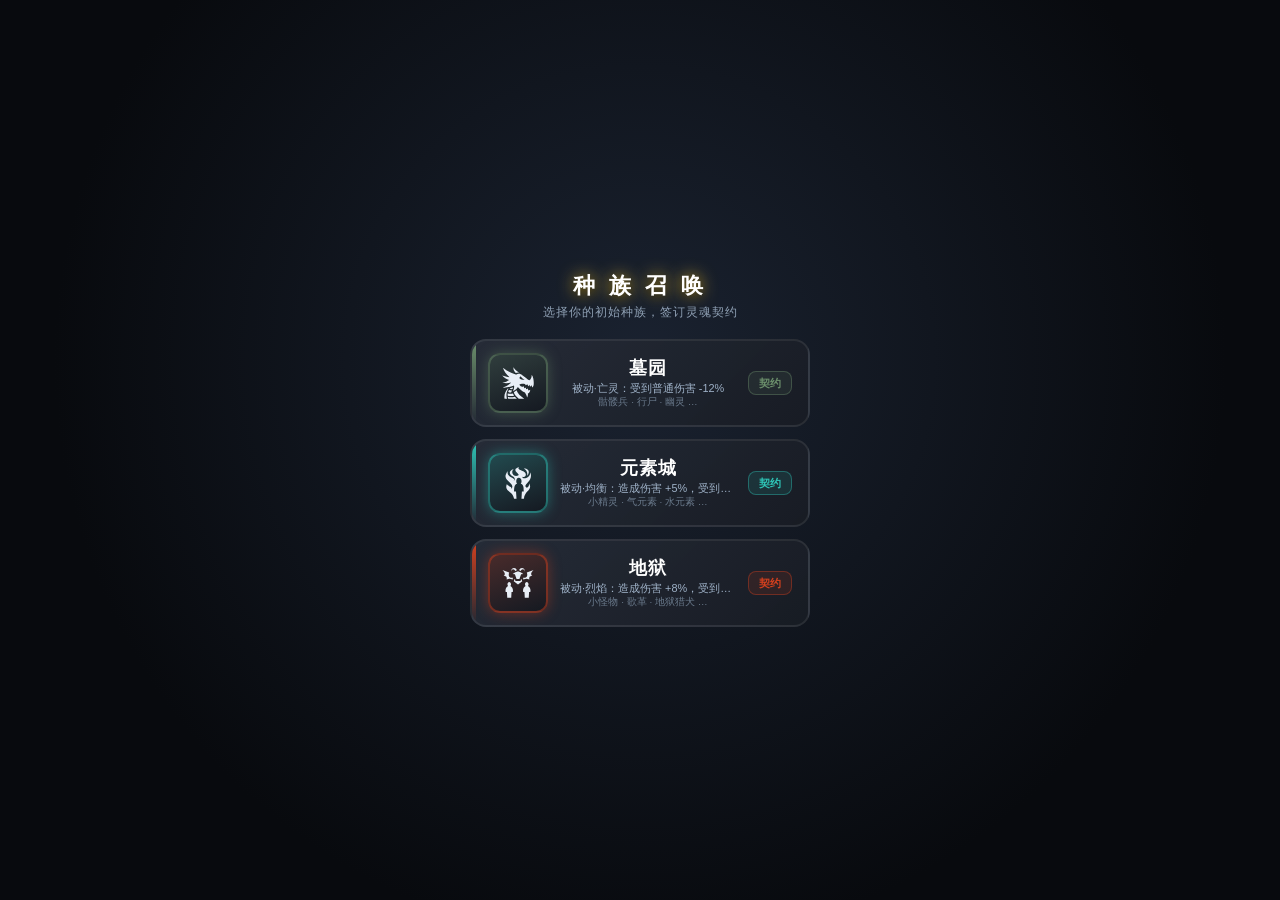
==== wlyz/index.html @ e48fd1dd "Add files via upload" ====
﻿<!DOCTYPE html>
<html>

<head>
	<meta charset="utf-8">
	<meta name="viewport" content="width=device-width, initial-scale=1.0, maximum-scale=1.0, user-scalable=0">
	<style>
        #yy,.eb,body,html{position:relative}#d,body{background:0 0}#h .eb:hover,button{cursor:pointer}*{font-family:"Comic Sans MS",sans-serif;text-align:center;user-select:none;outline:0;font-size:16px;transition:all 250ms;scrollbar-width:thin;scrollbar-color:#1b1b1b transparent}:focus{outline:0}body,html{width:100%;height:100%;margin:0;overflow:hidden}html{background:#292929;line-height:1.15;-webkit-text-size-adjust:100%}body{max-width:500px;display:flex;justify-content:center;flex-direction:column;margin:0 auto}body>div{margin:1rem}h1{font-size:1.5em;margin:.5em 0 1.2em}b,strong{font-weight:bolder}button{font-family:inherit;line-height:1.15;margin:0;overflow:visible;text-transform:none}button::-moz-focus-inner{border-style:none;padding:0}.oo{height:450px;min-height:450px;max-height:450px}.fc{width:0;height:0;border-left:6px solid transparent;border-right:6px solid transparent;border-bottom:8px solid #fff;margin-top:6px;margin-right:1px;display:none}.n .bd,.n .fc,.passive-active .bd,.passive-active .fc{display:inherit;color:#777;border-bottom-color:#aaa}.n .bd,.n .fc{color:#ddd;border-bottom-color:#fff}.p{background:#222;box-shadow:0 0 4px #000;padding:1rem;border:0;color:#fff;margin-bottom:1rem}#moralityInfo,#statInfo,#trophyInfo,#unitInfo{position:absolute;right:1rem;top:1rem;width:1.75rem;height:1.75rem;display:flex;box-shadow:0 0 4px #000;background:#202020;padding:.5rem}#trophyInfo{top:4rem}#unitInfo{right:8rem;top:1rem}#statInfoContent{text-align:left}#bigPopUp #statInfoContent p{margin:0;text-align:left;border-bottom:1px solid #333;padding-bottom:5px;padding-top:5px}#moralityInfo svg,#statInfo svg,#trophyInfo svg,#unitInfo svg{fill:#7a7a7a}#unitDescription{display:flex;flex-direction:column;justify-content:center;align-items:center}#unitDescription>div,.eb{flex-direction:column;display:flex}#unitDescription>div{box-shadow:0 0 10px #222;justify-content:center;align-items:center;margin-bottom:2rem;padding-top:1rem;width:100%}.unitDescriptionRow{display:flex;margin-bottom:2rem;flex-wrap:wrap;justify-content:center;padding-bottom:1rem}#bigPopUp #unitDescription h1,#nav,.unitDescriptionRow:last-of-type{margin-bottom:0}.unitDescriptionRow>div{width:45%}#enemy .eb span,#nav a svg{margin-bottom:5px}#bigPopUp #unitDescription p{margin-top:0}.unitDescriptionIcon{fill:#fff;width:40px;display:flex}.unitDescriptionAttack,.unitDescriptionDamage,.unitDescriptionDefense,.unitDescriptionHealth,.unitDescriptionSpeed,.unitDescriptionTime{width:55px;display:flex;justify-content:flex-start;align-items:center}.unitDescriptionHealth{width:65px}.unitDescriptionSpeed{width:48px}.unitDescriptionDamage{width:85px}.unitDescriptionTime{width:64px}.unitDescriptionAttack svg,.unitDescriptionDamage svg,.unitDescriptionDefense svg,.unitDescriptionHealth svg,.unitDescriptionSpeed svg,.unitDescriptionTime svg{padding:5px 4px 5px 10px;max-width:23px}#nav{min-height:60px;display:flex}button{font-size:1.5rem;width:100%}button:hover{box-shadow:0 0 5px 2px #111}.eb{align-items:center;padding:.5rem}.eb svg{transition:none}#yy{display:flex;flex-direction:column;height:100%;max-height:600px}#h .eb.not:hover,#nav a{cursor:default}#h .eb.not .c{height:40px}#g,#ss,.c{height:100%}#h .eb.not .c svg{width:30px}#h .eb.n svg,#h .eb:hover svg{transform:scale(1.15,1.15)}#h .eb:hover svg{filter:drop-shadow(0 0 2px #eee)}#h .eb.not:hover>svg{transform:none;filter:none;fill:#aaa}#h .eb span{margin-top:5px}#ll,#stage{margin-bottom:1.5rem}.ba{position:absolute;color:#da3e3f;font-weight:700}#battle,#morality .p,#nav a,#xx{position:relative}#h .ba{top:48px}.af{opacity:.4}#enemy,#h{display:flex;justify-content:center}#enemy{margin-top:3rem;margin-bottom:2rem}#xx div svg,svg{width:40px}#h svg{fill:#fff}#enemy svg{fill:#da3f3f}#battle{display:flex;flex-direction:column}#xx{display:flex;justify-content:space-between;min-height:40px}#xx div{display:flex;align-items:center}#stage,#xx div div{flex-direction:column}#ww{margin-left:8px}#xx #ww{align-items:flex-start}#vv{margin-left:3px}#stage{display:flex;align-items:flex-start;margin-left:1rem}#a,#rr,#s{font-size:1.25rem}#rr{font-size:1.5rem;margin-top:.75rem}#b,#f,#not-generating,.bd{font-size:.75rem;color:#aaa;margin-top:3px}#nav a{text-decoration:none;color:#fff;display:flex;flex-direction:column;align-items:center;width:25%;font-size:.8rem}#nav a.k{cursor:pointer}#nav a.k:hover svg,#nav a.n svg{transform:scale(1.2,1.2)}#clear-colors:hover,#morality .p .color-soul:hover{transform:scale(1.2)}#nav a svg{fill:#fff;width:34px;padding:3px;min-height:34px}#z.k:hover,#z.n{color:#e46262}#z.k:hover svg,#z.n svg{fill:#e46262}#gg.k:hover,#gg.n{color:#81c7ff}#gg.k:hover svg,#gg.n svg{fill:#81c7ff}#aa.k:hover,#aa.n{color:#b5664a}#aa.k:hover svg,#aa.n svg{fill:#b5664a}#aa svg{width:36px;padding:2px}#ff.k:hover,#ff.n{color:#e0a656}#ff.k:hover svg,#ff.n svg{fill:#e0a656}#info.k:hover,#info.n{color:#17a2b8}#info.k:hover svg,#info.n svg{fill:#17a2b8}#morality .p{width:100%}#morality .p .color-souls{width:100%;display:flex;justify-content:space-evenly}.color-soul-notifications{position:absolute;top:3rem;opacity:0;left:2rem;display:flex;justify-content:center;align-items:center;color:#aaa}#morality .p .color-soul,#zz{display:flex;flex-direction:column}.souls-gained-notification{color:#ddd}.color-soul-notifications .color-soul-notification svg{width:24px}#skills>div,.c{width:100%}#morality .p .color-soul{transition:all 250ms;cursor:pointer}#morality .p .color-soul span{margin-top:.5rem}.bd{margin-top:7px;display:none}.redColorText{color:#d64242}.greenColorText{color:#48b138}.blueColorText{color:#5373d8}#zz{background:#a03536;box-shadow:0 0 5px 0 #a03536;color:#fff;align-items:center;min-height:50px}#q,#skills>div{flex-direction:column;display:flex}#zz:hover{background:#da3e3f;box-shadow:0 0 5px 0 #da3e3f}#zz.bc{background:#222;box-shadow:0 0 5px 0 #111}#zz.bc:hover{background:#a03536;box-shadow:0 0 5px 0 #a03536}#zz .info,.info{font-size:.75rem;color:#ddd;margin-top:3px}#q{min-height:125px}#g.done a,#t button{justify-content:space-between;height:50px}#t{display:flex;padding:0 .5rem}#t button{padding:1rem 1.5rem 1rem .75rem;margin:1rem .5rem;display:flex;align-items:center;color:#aaa;background:#1d1d1d;position:relative}#t svg,.c{position:absolute}#t svg{width:16px;border:1px solid #aaa;padding:6px;fill:#aaa;box-shadow:0 0 3px #aaa;border-radius:4px;right:.65rem}#q.done button{color:#fff;cursor:default;padding:1rem 1rem 1rem .75rem}#q.done strong{margin-right:0}#q.done svg{display:none}#g,#g a.ac,#g.done a,#g.done a div,.c{display:flex}#q.done button:hover{box-shadow:0 0 4px #000}#t button:hover{color:#fff}#t button:hover svg{fill:#fff;border-color:#fff}#t button strong{font-size:1rem;margin-right:1.75rem}#t button span{margin-right:1rem;color:#fff}.c{flex-direction:column;background:rgb(34 34 34 / 90%);justify-content:center;align-items:center;box-shadow:0 0 11px #222;text-shadow:0 0 5px #fff;padding:.25rem}#skills,#skills .c{position:relative}#g a,#skills .c{background:#1e1e1e;box-shadow:0 0 4px #000}#nav a .c svg,.c svg{width:20px;fill:#fff;filter:drop-shadow(0 0 5px #fff)}.c span{font-size:.75rem}#skills .c svg{width:50px;filter:drop-shadow(0 0 2px #fff)}#skills .c span{font-size:1.5rem;margin-top:.75rem;text-shadow:0 0 2px #fff}#g{flex-wrap:wrap;justify-content:space-between;padding:.5rem;align-content:flex-start}#g.lock{padding:1rem}#g a{margin:.5rem;flex:1 1 40%;padding:.5rem 0 .6rem;text-decoration:none;color:#aaa;max-width:calc(50% - 1rem)}#g.done a,#j,#l{padding:0}#g.done a{align-items:center;color:#fff;cursor:default}#g.done a>span{margin-left:1rem}#g.done a div{flex-direction:column;padding-left:.75rem;align-items:self-start}#g.done a div.cost{color:#888;border-left:1px solid #333;margin-right:1rem;padding-left:1rem;align-items:center}#g.done a div .skillStats{font-size:.65rem;margin-bottom:2px;color:#888}#g a.open:hover strong,#g.done a.open div{color:#fff}.skillLevelInfo{font-size:.65rem}#g a.ac{flex-direction:column}#e,.ee{display:none}#g a.ac span{font-size:.7rem;margin-top:3px}#g.done a span.buy{margin-top:.25rem;font-size:.75rem}#g a.open{cursor:pointer}#g a.open:hover{box-shadow:0 0 5px 2px #111;transform:scale(1.05,1.05)}#g a.ea,#g a:hover{transform:scale(1,1)}#pp,#qq{font-size:1.5rem;margin:.5rem 0}.ee{background:#fff;width:6px;height:6px;border-radius:100%;position:absolute;top:-6px;box-shadow:0 0 5px #fff}#nav a.dd .ee{display:block}#nav a.cc .ee{display:block;background:#4d84b9;box-shadow:0 0 5px #4d84b9}#nav a.bb .ee{display:block;background:#da3e3f;box-shadow:0 0 5px #da3e3f}#g a.ea:hover{box-shadow:0 0 4px #000;cursor:default}#g a.ea{justify-content:center}#g a.ea svg{width:30px;fill:#aaa}#g a.ea span{margin-left:.25rem;color:#aaa}#g a.ea:hover span{color:#aaa}#info-content{flex-direction:column}#info-content *{box-sizing:border-box;color:#ccc}#info-content #info-tabs{padding-top:0}#info-content textarea{width:100%;height:120px;background:#313131;resize:none;box-shadow:inset 0 0 4px #000;border:0;color:#aaa;text-align:left;padding:.5rem .75rem}#info-content #copy-save,#info-content #hard-reset-game,#info-content #load-game{width:100%;padding:.75rem;background:#191919;margin-top:.5rem;display:block;color:#ccc;text-decoration:none;box-shadow:0 0 4px #000;margin-bottom:1rem}#info-content #hard-reset-game{color:#fff;background:#a03536;box-shadow:0 0 4px #a03536}#info-content>div{width:100%;padding:1rem 2rem;overflow-y:auto}#info-content #info-tabs{overflow:inherit;justify-content:space-evenly;display:flex}#info-content #info-tabs a{box-shadow:0 0 4px #000;padding:.5rem 1rem;background:#222;color:#fff;text-decoration:none;opacity:.5;transition:all 250ms}#info-content #info-tabs a.active,#info-content #info-tabs a:hover{opacity:1;color:#4d84b9}#info-content p{text-align:left;margin-top:1.25rem;line-height:1.5}#info-content li{text-align:left;margin-top:5px}#info-content a{color:#4d84b9}#nn{position:relative;flex-direction:column}#nn>div{width:100%;padding:1rem;overflow-y:auto;box-sizing:border-box}#nn #trophy-tabs{overflow:inherit;justify-content:flex-start;display:flex;padding-top:0}#nn #trophy-tabs a{box-shadow:0 0 4px #000;padding:.5rem 1rem;background:#222;color:#fff;text-decoration:none;opacity:.5;transition:all 250ms;margin-right:1rem}#nn #trophy-tabs .tier-locked{cursor:not-allowed;padding-left:.75rem;justify-content:center;align-items:center;display:flex}#nn #trophy-tabs .tier-locked svg{width:20px;height:20px;fill:#aaa;margin-right:.25rem}#e,#l{position:absolute;height:50px;border:0;box-shadow:0 0 4px #000}#nn #trophy-tabs a.active,#nn #trophy-tabs a:hover{opacity:1;color:#4d84b9}#nn #trophy-tabs a.active.tier-locked,#nn #trophy-tabs a.tier-locked:hover{opacity:.5;color:#fff}#j li,.ae{opacity:.75}#d span,#e,#e .info,#ll{color:#aaa}#j{display:flex;flex-wrap:wrap;margin:0;list-style:none;justify-content:center}#j li{width:32px;height:32px;padding:10px;box-shadow:0 0 4px #000;background:#1f1f1f;margin:7px;cursor:pointer}#j li:hover{transform:scale(1.1,1.1)}#j li.ad:hover{opacity:1}#j li svg{filter:blur(1px)}#j li.ad svg{filter:none}#j svg{fill:#fff;width:auto}#e{flex-direction:column;top:0;width:140px;margin-left:-70px;left:50%;justify-content:center;align-items:center;margin-top:11px;background:#1f1f1f}#d,.ae{left:0}#e:hover,#ll strong{color:#fff}#e:hover{transform:scale(1.075,1.075)}#d{box-shadow:none;position:absolute;top:16px;height:42px;text-shadow:0 0 5px #aaa}#d span{margin-top:7px}#d svg{fill:#aaa;filter:drop-shadow(0 0 5px #aaa)}#mm{margin-bottom:.25rem}#ll{font-size:.8rem}#l{display:flex;top:1rem;right:1rem;width:100px;justify-content:space-around;align-items:center;background:#202020}#m,.ae{height:100%;position:absolute}#m{background:#202020;opacity:.9;width:100%}#l:hover{transform:scale(1.1,1.1)}#l:active,#l:hover,#l:link,#l:visited{color:#202020!important}#m svg{fill:#555;width:30px;margin-top:10px}#l:hover #m svg{fill:#fff;filter:drop-shadow(0 0 5px #fff)}#tt{font-size:2.3rem;margin-top:-5px}.i #y{font-size:2.2rem}.i #r{font-size:2.1rem}.i #d,.i .c{font-size:1.5rem;text-shadow:none}.i #d{top:14px}.i .c{background:rgb(34 34 34 / 95%)}.i .c span{margin-top:5px}.i .eb,.i .eb strong{font-size:2.5rem;text-shadow:0 2px 10px #000}.i .eb span{font-size:1rem}.i #j li{font-size:1.5rem}.i #j li span{filter:blur(1px);font-size:1.75rem}.i #j li.ad span{filter:none;font-size:1.75rem}.i #nav a strong{font-size:2.2rem;margin-bottom:5px;text-shadow:0 2px 10px #000}.i #g .c{font-size:5rem}.i #h .eb span{margin-top:8px}.ae{top:0;width:100%;background:#222;box-shadow:0 0 5px #222}.ad .ae{display:none}@keyframes float{0%,100%{transform:rotate(0)}25%{transform:rotate(5deg)}75%{transform:rotate(-5deg)}}.special{box-shadow:0 0 10px #999!important}#clear-colors,#player-unit-to-uprade{box-shadow:0 0 4px #000;background:#1f1f1f}.special span,.special svg{animation:float 3s linear infinite}::-webkit-scrollbar{width:7px}::-webkit-scrollbar-track{background:0 0}::-webkit-scrollbar-thumb{background:#1b1b1b;border-radius:3px;border:3px solid transparent}.o{color:#666;text-decoration:none;padding:.25rem;border:1px solid #666;display:inline-block;width:40px}.o.n{color:#fff;border-color:#fff}#bigPopUp,#jj,#popUpConfirmation{flex-direction:column;position:absolute;top:50%;left:50%;width:320px;margin-left:-160px;margin-top:-80px;padding:0;align-items:center;background:#292929;box-shadow:0 1px 5px 3px #171717}#bigPopUp{width:450px;margin-left:-225px;margin-top:-200px}#bigPopUp p,#jj p,#popUpConfirmation p{margin:1.5rem;line-height:1.75}#bigPopUp p{margin:1.25rem}#bigPopUpContent{height:310px;overflow-y:auto;max-width:100vw}#player-unit-to-uprade{width:200px;height:110px;display:flex;justify-content:center;align-items:center;margin:1.5rem auto 0;flex-direction:column;position:relative}#player-unit-to-uprade strong{font-size:2.5rem}#clear-colors{width:40px;height:40px;position:absolute;right:3rem;top:14.25rem;display:flex;justify-content:center;align-items:center;transition:all 250ms;cursor:pointer}#clear-colors svg{width:30px;margin-top:-5px}#select-unit-to-upgrade{display:flex;justify-content:space-evenly;align-items:center;margin-top:1rem;margin-bottom:1rem}#player-unit-damage-bonus{margin-top:.5rem;font-size:.8rem;display:flex;justify-content:center;align-items:center}#player-unit-damage-bonus .color-amount{display:flex;justify-content:center;align-items:center;margin:0 .25rem}#player-unit-damage-bonus.max-color #max-color,#player-unit-damage-bonus.max-color #max-color-span{display:inherit}#player-unit-damage-bonus #max-color,#player-unit-damage-bonus #max-color-span{position:absolute;transform:rotate(-45deg);color:#ddd;filter:drop-shadow(0 0 5px #000) contrast(.5) brightness(1.5);display:none}#player-unit-damage-bonus #max-color{top:0;font-size:1.75rem;left:-1rem}#player-unit-damage-bonus #max-color-span{top:1.5rem;font-size:.8rem;left:.5rem}#player-unit-damage-bonus .color-amount svg{width:1.5rem;margin-right:.25rem}#select-unit-to-upgrade .upgradable-unit{display:flex;flex-direction:column;transition:all 250ms;cursor:pointer}#select-unit-to-upgrade .upgradable-unit strong{display:flex;flex-direction:column;transition:all 250ms;cursor:pointer;font-size:2rem}#select-unit-to-upgrade .upgradable-unit:hover{transform:scale(1.2)}#select-unit-to-upgrade .upgradable-unit .be{margin-top:.5rem}#bigPopUp button,#jj button,#popUpConfirmation button{width:auto;padding:.5rem 1rem;background:#444;outline:0;border:0;color:#fff;box-shadow:0 0 5px #111;margin-bottom:1.5rem;font-size:.8rem}@media (max-width:500px){body{justify-content:flex-end}#yy{margin:0 0 1.75rem}}@media (max-width:460px){#e .info,.skillLevelInfo{display:none}#e{width:80px;margin-left:-40px;height:40px;margin-top:17px}}@media (max-width:380px){#u,#v{display:none}.done #u,.done #v{display:inherit}#g.done a div.cost{padding-left:.5rem;margin-right:.5rem}}
    </style>
	<link rel="stylesheet" href="app.min.css?v=1">
	<style>html.soul-skip-loading #loading-screen{display:none!important}</style>
	<script>(function(){try{if(localStorage.getItem("soulSkipLoading")==="1"){localStorage.removeItem("soulSkipLoading");document.documentElement.className+=" soul-skip-loading";}}catch(e){}})();</script>

	<title>死亡阴影：亡灵远征</title>
</head>

<body>
	<div id="loading-screen">
		<div class="ls-glow"></div>
		<div class="ls-emblem"><svg viewBox="0 0 512 512"><path d="M256 32l-32 96-96 32 96 32 32 96 32-96 96-32-96-32zM256 288l-24 72-72 24 72 24 24 72 24-72 72-24-72-24z"/></svg></div>
		<div class="ls-title">死亡阴影</div>
		<div class="ls-sub">SHADOW OF DEATH</div>
		<div class="ls-bar"><div class="ls-bar-fill" id="ls-fill"></div></div>
		<div class="ls-tip" id="ls-tip">正在唤醒灵魂…</div>
	</div>
	<div id="tower-fab" title="无尽塔"><span class="ui-ic" data-ic="gear-hammer"></span></div>
	<div id="bounty-fab" title="限时悬赏"><span class="ui-ic" data-ic="sparkles"></span><span id="bounty-badge"></span></div>
	<div id="yy">
		<div id="xx" class="p">
			<div id="y">
				<div id="ww">
					<span id="a"></span>
					<span id="b"></span>
				</div>
			</div>
			<div class="c" id="d">
				<span>等级 20</span>
			</div>
			<button id="e">
				<strong>重置</strong>
				<span class="info">变得更强大！</span>
			</button>
			<div id="r">
				<span class="ui-ic topbar-hero" data-ic="visored-helm"></span>
				<div id="vv">
					<span id="s"></span>
					<span id="f"></span>
				</div>
			</div>
		</div>
		<div class="oo" id="battle">
			<div id="ss" class="p">
				<div class="battle-env"></div>
				<div id="combat-hud">
					<div class="hud-top">
						<span class="hud-side hud-player"><i>我方</i><b id="race-name-player">—</b></span>
						<span class="hud-vs">VS</span>
						<span class="hud-side hud-enemy"><i>敌方</i><b id="race-name-enemy">—</b></span>
					</div>

				</div>
				<button id="trait-peek" type="button">
					<span class="tp-dot"></span><span id="rp-name">—</span><span id="rp-desc"></span><span id="set-bonus-bar"></span>
				</button>
				<div class="battle-field">
					<div id="stage">
						<span id="rr"></span>
						<div class="color-soul-notifications">
							<div class="start-soul-notification">获得 <strong class="souls-gained-notification">X</strong> <span class="soul-name-count-change">灵魂</span>！</div>
						</div>
					</div>
					<div id="enemy"></div>
					<div id="h"></div>
				</div>
			</div>
			<div id="battle-actions">
				<button id="strategy-btn" type="button" aria-label="战术目标"><span class="ui-ic" data-ic="cog"></span></button>
				<button id="battle-tower-btn" class="battle-extra-btn" type="button" aria-label="无尽塔"><span class="ui-ic" data-ic="gear-hammer"></span></button>
				<button id="battle-bounty-btn" class="battle-extra-btn" type="button" aria-label="限时悬赏"><span class="ui-ic" data-ic="sparkles"></span></button>
				<button id="battle-recruit-btn" class="battle-extra-btn" type="button" aria-label="急速征兵"><span class="ui-ic" data-ic="crossed-swords"></span></button>
				<button id="ult-btn">
					<span class="ult-label">必杀</span>
					<span class="ult-charge" id="ult-charge-text">0%</span>
					<div class="ult-fill" id="ult-fill"></div>
				</button>
				<button class="p" id="zz"></button>
			</div>
			<div id="strategy-overlay">
				<div class="strategy-card">
					<div class="sc-title">战术目标</div>
					<button class="sc-opt" data-s="counter">克制优先<em>攻击被克制的目标</em></button>
					<button class="sc-opt" data-s="lowHp">残血优先<em>收割最虚弱的单位</em></button>
					<button class="sc-opt" data-s="highAtk">高攻优先<em>先压制输出核心</em></button>
					<button class="sc-opt" data-s="average">平均攻击<em>均匀分配火力</em></button>
					<button class="sc-close" id="strategy-close">关闭</button>
				</div>
			</div>
			<a href="#" id="unitInfo"><svg xmlns="http://www.w3.org/2000/svg" viewBox="0 0 24 24"><path d="M12 2c5.514 0 10 4.486 10 10s-4.486 10-10 10-10-4.486-10-10 4.486-10 10-10zm0-2c-6.627 0-12 5.373-12 12s5.373 12 12 12 12-5.373 12-12-5.373-12-12-12zm1.25 17c0 .69-.559 1.25-1.25 1.25-.689 0-1.25-.56-1.25-1.25s.561-1.25 1.25-1.25c.691 0 1.25.56 1.25 1.25zm1.393-9.998c-.608-.616-1.515-.955-2.551-.955-2.18 0-3.59 1.55-3.59 3.95h2.011c0-1.486.829-2.013 1.538-2.013.634 0 1.307.421 1.364 1.226.062.847-.39 1.277-.962 1.821-1.412 1.343-1.438 1.993-1.432 3.468h2.005c-.013-.664.03-1.203.935-2.178.677-.73 1.519-1.638 1.536-3.022.011-.924-.284-1.719-.854-2.297z"/></svg></a>
		</div>
		<div class="oo" id="skills">
			<div class="p">
				<div id="q">
					<span id="qq"></span>
					<div id="t">
						<button class="p" id="w">
							<span>攻击</span>
							<strong id="u">0</strong>
							<svg viewBox="0 0 24 24"><path d="M24 10h-10v-10h-4v10h-10v4h10v10h4v-10h10z"/></svg>
						</button>
						<button class="p" id="x">
							<span>防御</span>
							<strong id="v">0</strong>
							<svg viewBox="0 0 24 24"><path d="M24 10h-10v-10h-4v10h-10v4h10v10h4v-10h10z"/></svg>
						</button>
					</div>
				</div>
				<span id="pp">技能</span>
				<div id="g" class="lock">
					<div class='c'>
						<span>等级 3</span>
					</div>
				</div>
				<div>
					<a href="#" class="o" data-id="1">x1</a>
					<a href="#" class="o" data-id="10">x10</a>
					<a href="#" class="o" data-id="50">x50</a>
					<a href="#" class="o" data-id="99999999">最大</a>
				</div>
				<a href="#" id="statInfo"><svg xmlns="http://www.w3.org/2000/svg" viewBox="0 0 24 24"><path d="M12 2c5.514 0 10 4.486 10 10s-4.486 10-10 10-10-4.486-10-10 4.486-10 10-10zm0-2c-6.627 0-12 5.373-12 12s5.373 12 12 12 12-5.373 12-12-5.373-12-12-12zm1.25 17c0 .69-.559 1.25-1.25 1.25-.689 0-1.25-.56-1.25-1.25s.561-1.25 1.25-1.25c.691 0 1.25.56 1.25 1.25zm1.393-9.998c-.608-.616-1.515-.955-2.551-.955-2.18 0-3.59 1.55-3.59 3.95h2.011c0-1.486.829-2.013 1.538-2.013.634 0 1.307.421 1.364 1.226.062.847-.39 1.277-.962 1.821-1.412 1.343-1.438 1.993-1.432 3.468h2.005c-.013-.664.03-1.203.935-2.178.677-.73 1.519-1.638 1.536-3.022.011-.924-.284-1.719-.854-2.297z"/></svg></a>
			</div>
		</div>
		<div class="oo" id="morality">
			<div class="p">
				<h1 style="margin-bottom: 0.75rem;">道德</h1>
				<p style="font-size: .8rem; margin-bottom: 1.5rem; margin-top: 0; color: #aaa;">注入灵魂，让你的军队更强！</p>
				<div class="color-souls">
					<div class="color-soul" data-id="0">
						<svg xmlns="http://www.w3.org/2000/svg" viewBox="0 0 512 512" style="fill: #d64242; filter: drop-shadow(0px 0px 10px #000);"><defs/><path d="M261 18c-41 189-161 189-161 322 0 89 82 153 161 153 81 0 158-64 158-147 0-127-116-139-158-328zm-96 207c20 28 49 50 85 67-53 34-105 4-85-67zm186 0c20 71-32 101-85 67 36-17 65-39 85-67zm-228 91c13 15 32 29 53 39 1 19 7 34 24 53-1-16 0-31 3-43a207 207 0 00111 1c3 12 4 26 3 42 16-19 23-33 24-52 23-10 42-24 56-40-2 57-41 105-94 122l-11-34-13 39a143 143 0 01-38 0l-13-39-11 34c-53-17-92-65-94-122z"/></svg>
						<span id="red-soul-count">0</span>
					</div>
					<div class="color-soul" data-id="1">
						<svg xmlns="http://www.w3.org/2000/svg" viewBox="0 0 512 512" style="fill: #48b138; filter: drop-shadow(0px 0px 10px #000);"><defs/><path d="M261 18c-41 189-161 189-161 322 0 89 82 153 161 153 81 0 158-64 158-147 0-127-116-139-158-328zm-96 207c20 28 49 50 85 67-53 34-105 4-85-67zm186 0c20 71-32 101-85 67 36-17 65-39 85-67zm-228 91c13 15 32 29 53 39 1 19 7 34 24 53-1-16 0-31 3-43a207 207 0 00111 1c3 12 4 26 3 42 16-19 23-33 24-52 23-10 42-24 56-40-2 57-41 105-94 122l-11-34-13 39a143 143 0 01-38 0l-13-39-11 34c-53-17-92-65-94-122z"/></svg>
						<span id="green-soul-count">0</span>
					</div>
					<div class="color-soul" data-id="2">
						<svg xmlns="http://www.w3.org/2000/svg" viewBox="0 0 512 512" style="fill: #5373d8; filter: drop-shadow(0px 0px 10px #000);"><defs/><path d="M261 18c-41 189-161 189-161 322 0 89 82 153 161 153 81 0 158-64 158-147 0-127-116-139-158-328zm-96 207c20 28 49 50 85 67-53 34-105 4-85-67zm186 0c20 71-32 101-85 67 36-17 65-39 85-67zm-228 91c13 15 32 29 53 39 1 19 7 34 24 53-1-16 0-31 3-43a207 207 0 00111 1c3 12 4 26 3 42 16-19 23-33 24-52 23-10 42-24 56-40-2 57-41 105-94 122l-11-34-13 39a143 143 0 01-38 0l-13-39-11 34c-53-17-92-65-94-122z"/></svg>
						<span id="blue-soul-count">0</span>
					</div>
				</div>
				<div id="player-unit-to-uprade">

				</div>
				<div id="clear-colors">
					<svg xmlns="http://www.w3.org/2000/svg" viewBox="0 0 512 512"><defs/><path fill="#fff" d="M199 103v50h-78v30h270v-30h-78v-50H199zm18 18h78v32h-78v-32zm-79 80l30 286h176l30-286H138zm62 13l1 9 16 224 1 9-18 2-1-9-16-224-1-9 18-2zm112 0l18 2-1 9-16 224-1 9-18-2 1-9 16-224 1-9zm-65 1h18v242h-18V215z"/></svg>
				</div>
				<div id="select-unit-to-upgrade">

				</div>
				<a href="#" id="moralityInfo"><svg xmlns="http://www.w3.org/2000/svg" viewBox="0 0 24 24"><path d="M12 2c5.514 0 10 4.486 10 10s-4.486 10-10 10-10-4.486-10-10 4.486-10 10-10zm0-2c-6.627 0-12 5.373-12 12s5.373 12 12 12 12-5.373 12-12-5.373-12-12-12zm1.25 17c0 .69-.559 1.25-1.25 1.25-.689 0-1.25-.56-1.25-1.25s.561-1.25 1.25-1.25c.691 0 1.25.56 1.25 1.25zm1.393-9.998c-.608-.616-1.515-.955-2.551-.955-2.18 0-3.59 1.55-3.59 3.95h2.011c0-1.486.829-2.013 1.538-2.013.634 0 1.307.421 1.364 1.226.062.847-.39 1.277-.962 1.821-1.412 1.343-1.438 1.993-1.432 3.468h2.005c-.013-.664.03-1.203.935-2.178.677-.73 1.519-1.638 1.536-3.022.011-.924-.284-1.719-.854-2.297z"/></svg></a>

				<div>
					<a href="#" class="o" data-id="1">x1</a>
					<a href="#" class="o" data-id="10">x10</a>
					<a href="#" class="o" data-id="50">x50</a>
					<a href="#" class="o" data-id="99999999">最大</a>
				</div>
			</div>
		</div>
		<div class="oo" id="nn">
			<div id="trophy-tabs">
				<a href="#" id="t1-tab">一阶</a>
				<a href="#" id="t2-tab" class="tier-locked">二阶</a>
				<a href="#" id="t3-tab" class="tier-locked">三阶</a>
				<a href="#" id="ucx-tab">兵种图鉴</a>
				<a href="#" id="rcx-tab">种族图鉴</a>
			</div>
			<div class="p">
				<div id="trophy-list-view">
				<h1 id="mm"></h1>
				<p id="ll">全局 <strong id="kk"></strong> 加成</p>
				<ul id="j"></ul>
				</div>
				<div id="unit-codex-view" style="display:none;">
					<div id="unit-codex"></div>
				</div>
				<div id="race-codex-view" style="display:none;">
					<div id="race-codex"></div>
					<p class="codex-bonus-note">图鉴奖励：每扮演 1 族 +0.5%，每击败 1 族 +1%</p>
				</div>
				<a href="#" id="trophyInfo"><svg xmlns="http://www.w3.org/2000/svg" viewBox="0 0 24 24"><path d="M12 2c5.514 0 10 4.486 10 10s-4.486 10-10 10-10-4.486-10-10 4.486-10 10-10zm0-2c-6.627 0-12 5.373-12 12s5.373 12 12 12 12-5.373 12-12-5.373-12-12-12zm1.25 17c0 .69-.559 1.25-1.25 1.25-.689 0-1.25-.56-1.25-1.25s.561-1.25 1.25-1.25c.691 0 1.25.56 1.25 1.25zm1.393-9.998c-.608-.616-1.515-.955-2.551-.955-2.18 0-3.59 1.55-3.59 3.95h2.011c0-1.486.829-2.013 1.538-2.013.634 0 1.307.421 1.364 1.226.062.847-.39 1.277-.962 1.821-1.412 1.343-1.438 1.993-1.432 3.468h2.005c-.013-.664.03-1.203.935-2.178.677-.73 1.519-1.638 1.536-3.022.011-.924-.284-1.719-.854-2.297z"/></svg></a>
			</div>
		</div>
		<div class="oo" id="info-content">
			<div id="info-tabs">
				<a href="#" id="info-tab">信息</a>
				<a href="#" id="export">存档管理</a>
				<a href="#" id="sound" style="padding: 0; display: flex; justify-content: center; align-items: center;">
					<svg style="fill: #ccc; display: none" id="sound-is-on" xmlns="http://www.w3.org/2000/svg" width="24" height="24" viewBox="0 0 24 24"><path d="M5 17h-5v-10h5v10zm2-10v10l9 5v-20l-9 5zm17 4h-5v2h5v-2zm-1.584-6.232l-4.332 2.5 1 1.732 4.332-2.5-1-1.732zm1 12.732l-4.332-2.5-1 1.732 4.332 2.5 1-1.732z"/></svg>
					<svg style="fill: #ccc;" id="sound-is-off" xmlns="http://www.w3.org/2000/svg" width="24" height="24" viewBox="0 0 24 24"><path d="M22 1.269l-18.455 22.731-1.545-1.269 3.841-4.731h-1.827v-10h4.986v6.091l2.014-2.463v-3.628l5.365-2.981 4.076-5.019 1.545 1.269zm-10.986 15.926v.805l8.986 5v-16.873l-8.986 11.068z"/></svg>
				</a>
			</div>
			<div class="p" id="info-tab-info-tab-content">
				<div class="about-hero">
					<div class="about-title">死亡阴影</div>
					<div class="about-sub">SHADOW OF DEATH · 亡灵远征</div>
				</div>

				<div class="about-section">
					<h2>关于游戏</h2>
					<p>《死亡阴影：亡灵远征》是基于《英雄无敌 3：死亡阴影》世界观的<strong>非商业同人衍生作品</strong>。</p>
					<p>埃拉西亚大陆的平衡已被打破。亡灵大军从墓园深处苏醒，九大种族在暗影中重新洗牌。作为一位亡灵领主，你将召唤属于自己的军队，在无尽的征伐中夺取大陆的统治权。</p>
					<p>本作将英雄无敌的种族与兵种、魔兽争霸的攻防克制，融合为适合手机竖屏的放置策略体验。本作品为个人爱好者创作，与《英雄无敌》系列的任何发行商、开发商无任何关联或授权关系。</p>
				</div>

				<div class="about-section">
					<h2>无尽塔</h2>
					<button id="tower-open-btn" type="button">进入无尽塔</button>
				</div>

				<div class="about-section">
					<h2>战力里程碑</h2>
					<div id="milestone-list"></div>
				</div>

				<div class="about-section">
					<h2>核心玩法</h2>
					<ul>
						<li>九大种族随机对战，平衡极差仅 1.1%</li>
						<li>五大攻击类型克制六大护甲类型，最高 2 倍伤害</li>
						<li>12 种单位特技 + 9 种族专属被动 + 三系套装协同</li>
						<li>离线自动推关，回来领取战果</li>
					</ul>
				</div>

				<div class="about-section">
					<h2>素材鸣谢</h2>
					<p>单位与界面图标来自 <a href="https://game-icons.net" target="_blank" rel="noopener">game-icons.net</a>，遵循 <a href="http://creativecommons.org/licenses/by/3.0/" target="_blank" rel="noopener">CC BY 3.0</a> 授权协议。</p>
				</div>

				<div class="about-section">
					<h2>法律条款</h2>
					<div class="legal-links">
						<a href="privacy-policy.html" target="_blank" rel="noopener" class="legal-link">
							<span>隐私政策</span><span class="legal-arrow">›</span>
						</a>
						<a href="terms-of-service.html" target="_blank" rel="noopener" class="legal-link">
							<span>用户协议</span><span class="legal-arrow">›</span>
						</a>
					</div>
				</div>
			</div>
			<div class="p" id="info-tab-export-content">
				<div class="save-block">
					<h3 class="save-title">导出存档</h3>
					<p class="save-hint">复制下方内容，妥善保存在记事本或云笔记中</p>
					<textarea id="current-save" readonly></textarea>
					<a href="#" id="copy-save">复制存档</a>
				</div>

				<div class="save-block">
					<h3 class="save-title">导入存档</h3>
					<p class="save-hint">粘贴已有存档内容，将覆盖当前进度</p>
					<textarea id="new-save"></textarea>
					<a href="#" id="load-game">载入存档</a>
				</div>

				<div class="save-block">
					<h3 class="save-title">新手引导</h3>
					<p class="save-hint">重新播放新手引导教程</p>
					<button id="tutorial-open-btn" type="button">重看新手引导</button>
				</div>

				<div class="save-block">
					<h3 class="save-title">永久强化</h3>
					<p class="save-hint">消耗金币永久提升全军攻击与防御，重置关卡也保留</p>
					<div id="permanent-info"></div>
				</div>

				<div class="save-block save-danger">
					<h3 class="save-title">硬重置</h3>
					<p class="save-hint">清空所有进度，从零开始，并重新播放新手引导。此操作<strong>不可撤销</strong></p>
					<a href="#" id="hard-reset-game">重置游戏</a>
				</div>
			</div>
			<div class="p" id="info-tab-import-content" style="display:none;"></div>
			<div class="p" id="info-tab-hard-reset-content" style="display:none;"></div>
		</div>
		<div class="p" id="nav">
			<a href="#" id="z" class="k n">
				<span>战斗</span>
			</a>
			<a href="#" id="aa">
				<span>技能</span>
				<div class='c'>
					<span>等级 2</span>
				</div>
				<div class="ee"></div>
			</a>
			<a href="#" id="gg">
				<span>道德</span>
				<div class='c'>
					<span>等级 30</span>
				</div>
				<div class="ee"></div>
			</a>
			<a href="#" id="ff" class="k">
				<span>成就</span>
				<div class="ee"></div>
			</a>
			<a href="#" id="info" class="k">
				<span class="ui-ic" data-ic="cog"></span>
				<span>设置</span>
			</a>
		</div>
		<div id="jj" class="p">
			<p id="ii"></p>
			<button id="hh">确定</button>
		</div>
		<div id="bigPopUp" class="p">
			<p id="bigPopUpContent"></p>
			<button id="bigPopUpClose">确定</button>
		</div>
		<div id="popUpConfirmation" class="p">
			<p id="popUpConfirmationContent"></p>
			<div>
				<button id="popUpConfirmationClose">取消</button>
				<button id="popUpConfirmationContinue">确定</button>
			</div>
		</div>
	</div>
	<script>window.__loadErrors=[];window.addEventListener("error",function(e){window.__loadErrors.push(String(e.message)+" @"+(e.filename||"").split("/").pop()+":"+e.lineno+":"+e.colno)});</script>
	<script src="app.min.js?v=1"></script>
</body>

</html>
---- wlyz/app.min.css ----
:root{--bg:#12141a;--bg-grad:radial-gradient(1200px 600px at 50% -10%,#1e2735 0%,#12141a 55%);--panel:rgba(28,32,40,.72);--panel-2:rgba(38,43,53,.66);--panel-solid:#1b1f27;--border:rgba(255,255,255,.09);--border-strong:rgba(255,255,255,.16);--text:#eceef2;--text-dim:#98a0ac;--accent:#5b9bd5;--red:#e46262;--green:#4ade80;--blue:#6d8ff0;--gold:#e0a656;--radius:18px;--radius-sm:12px;--radius-xs:9px;--shadow:0 10px 30px rgba(0,0,0,.45);--shadow-sm:0 3px 10px rgba(0,0,0,.35);--nav-h:66px;--safe-b:env(safe-area-inset-bottom,0px);--safe-t:env(safe-area-inset-top,0px)}*,*::before,*::after{font-family:-apple-system,BlinkMacSystemFont,"Segoe UI",Roboto,"Helvetica Neue","PingFang SC","Microsoft YaHei",sans-serif;-webkit-tap-highlight-color:transparent}html{background:var(--bg)}body{background:var(--bg-grad) fixed;color:var(--text);-webkit-font-smoothing:antialiased;max-width:none;display:block;margin:0;justify-content:initial}html,body{height:100%;height:100dvh;overflow:hidden}#yy{display:flex;flex-direction:column;height:100dvh;max-height:none;max-width:520px;margin:0 auto;padding-top:var(--safe-t);box-sizing:border-box;overflow:hidden}body>div{margin:0}.oo{flex:1 1 auto;height:auto !important;min-height:0 !important;max-height:none !important;overflow-y:auto;overflow-x:hidden;padding:10px 12px 6px;box-sizing:border-box;scrollbar-width:none;animation:pageIn .32s cubic-bezier(.22,.9,.3,1)}.oo::-webkit-scrollbar{display:none}@keyframes pageIn{from{opacity:0;transform:translateY(10px)}to{opacity:1;transform:none}}.p{background:var(--panel);-webkit-backdrop-filter:blur(14px) saturate(1.2);backdrop-filter:blur(14px) saturate(1.2);border:1px solid var(--border);border-radius:var(--radius);box-shadow:var(--shadow);padding:16px;margin-bottom:14px}#xx{align-items:center;gap:8px;padding:14px 16px;margin:10px 12px 2px;border-radius:var(--radius)}#xx .c,#d{background:linear-gradient(160deg,rgba(255,255,255,.10),rgba(255,255,255,.03));border:1px solid var(--border);border-radius:var(--radius-sm);box-shadow:none;top:auto}#a,#s{font-weight:600;letter-spacing:.2px}#b,#f{color:var(--text-dim)}#e{position:static;margin:0;border-radius:var(--radius-sm);background:linear-gradient(180deg,#2a3140,#212734);border:1px solid var(--border);box-shadow:var(--shadow-sm)}#e:hover{background:linear-gradient(180deg,#333c4d,#262d3b)}button{border-radius:var(--radius-sm);transition:transform .12s ease,box-shadow .2s ease,background .2s ease,filter .2s;will-change:transform}button:active{transform:scale(.96)}button:hover{box-shadow:var(--shadow-sm)}#zz{background:linear-gradient(180deg,#d24b4d,#a8303a);border:none;border-radius:var(--radius);box-shadow:0 6px 18px rgba(190,50,60,.42);font-weight:600;letter-spacing:.3px;transition:transform .12s,box-shadow .2s,filter .2s}#zz:hover{filter:brightness(1.08)}#zz.bc{background:linear-gradient(180deg,#2a3140,#1d222c);box-shadow:var(--shadow-sm)}#zz.bc:hover{background:linear-gradient(180deg,#d24b4d,#a8303a);box-shadow:0 6px 18px rgba(190,50,60,.42)}#enemy,#h{gap:18px}#h .eb,#enemy .eb{border-radius:var(--radius-sm);transition:transform .18s,background .2s}#h .eb:hover{transform:translateY(-3px)}#t button{border-radius:var(--radius-sm);background:linear-gradient(180deg,#232936,#1b202a);border:1px solid var(--border);box-shadow:var(--shadow-sm)}#t button:hover{background:linear-gradient(180deg,#2b3240,#212734)}#g a{border-radius:var(--radius-sm);background:linear-gradient(180deg,#20252f,#1a1e27);border:1px solid var(--border);transition:transform .16s cubic-bezier(.2,.9,.3,1),box-shadow .2s,background .2s}#g a.open:hover{transform:translateY(-2px);box-shadow:0 8px 22px rgba(0,0,0,.5)}#g a.open:active{transform:scale(.97)}.o{border-radius:var(--radius-xs);border:1px solid var(--border-strong);background:rgba(255,255,255,.03);transition:all .18s}.o:hover{background:rgba(255,255,255,.09)}.o.n{background:var(--accent);border-color:var(--accent);color:#fff;box-shadow:0 4px 14px rgba(91,155,213,.4)}#morality .p .color-soul{border-radius:var(--radius-sm);padding:8px;transition:transform .18s cubic-bezier(.2,.9,.3,1),background .2s}#morality .p .color-soul:active{transform:scale(.92)}#player-unit-to-uprade,#clear-colors{border-radius:var(--radius-sm);background:linear-gradient(180deg,#20252f,#1a1e27);border:1px solid var(--border)}#select-unit-to-upgrade .upgradable-unit:hover{transform:translateY(-3px) scale(1.08)}#j li{border-radius:var(--radius-xs);background:linear-gradient(180deg,#20252f,#191d25);border:1px solid var(--border);box-shadow:var(--shadow-sm);transition:transform .16s cubic-bezier(.2,.9,.3,1),box-shadow .2s}#j li:hover{transform:translateY(-2px) scale(1.06)}#j li.ad{box-shadow:0 0 0 1px var(--border-strong),var(--shadow-sm)}#info-content #info-tabs a,#nn #trophy-tabs a{border-radius:var(--radius-xs);background:rgba(255,255,255,.04);border:1px solid var(--border);opacity:.65;font-weight:600;transition:all .2s}#info-content #info-tabs a.active,#nn #trophy-tabs a.active,#info-content #info-tabs a:hover,#nn #trophy-tabs a:hover{opacity:1;background:rgba(91,155,213,.16);color:#cfe3f7;border-color:rgba(91,155,213,.4)}#info-content textarea{border-radius:var(--radius-sm);background:#0e1015;border:1px solid var(--border);color:var(--text-dim)}#info-content #copy-save,#info-content #load-game{border-radius:var(--radius-sm);background:linear-gradient(180deg,#232936,#1b202a);border:1px solid var(--border);text-align:center;transition:all .18s}#info-content #copy-save:hover,#info-content #load-game:hover{background:linear-gradient(180deg,#2b3240,#212734)}#info-content #hard-reset-game{border-radius:var(--radius-sm);background:linear-gradient(180deg,#c9484f,#9e2c34);border:none;text-align:center}#nav{flex:0 0 auto;min-height:var(--nav-h);margin:6px 10px calc(8px+var(--safe-b));padding:4px;gap:2px;border-radius:22px;background:var(--panel);-webkit-backdrop-filter:blur(18px) saturate(1.3);backdrop-filter:blur(18px) saturate(1.3);border:1px solid var(--border);box-shadow:var(--shadow);position:relative;z-index:20}#nav a{border-radius:14px;justify-content:center;gap:2px;padding:6px 2px;transition:background .2s,transform .16s;-webkit-tap-highlight-color:transparent}#nav a.k:active{transform:scale(.9)}#nav a.n{background:rgba(255,255,255,.06)}#nav a svg{width:30px;min-height:30px;transition:transform .22s cubic-bezier(.2,.9,.3,1),fill .2s}#nav a.k:hover svg,#nav a.n svg{transform:translateY(-2px)}#nav a span{font-size:.68rem;letter-spacing:.2px;transition:color .2s}#nav a .ee{top:5px;border-radius:100%;animation:pulse 2.2s ease-in-out infinite}@keyframes pulse{0%,100%{opacity:1;transform:scale(1)}50%{opacity:.5;transform:scale(.7)}}#jj,#bigPopUp,#popUpConfirmation{position:fixed !important;top:50% !important;left:50% !important;right:auto !important;margin:0 !important;width:min(92vw,440px) !important;max-width:92vw;max-height:82dvh;overflow-y:auto;box-sizing:border-box;border-radius:22px;background:rgba(26,30,38,.92);-webkit-backdrop-filter:blur(22px) saturate(1.3);backdrop-filter:blur(22px) saturate(1.3);border:1px solid var(--border-strong);box-shadow:0 24px 60px rgba(0,0,0,.6);transform:translate(-50%,-50%) scale(.92);opacity:0;animation:popIn .28s cubic-bezier(.2,1.1,.35,1) forwards}@keyframes popIn{to{transform:translate(-50%,-50%) scale(1);opacity:1}}#jj p,#bigPopUp p,#popUpConfirmation p{color:var(--text)}#jj button,#bigPopUp button,#popUpConfirmation button{border-radius:var(--radius-sm);background:linear-gradient(180deg,#2b3240,#20262f);border:1px solid var(--border);font-weight:600;padding:.6rem 1.4rem;transition:all .18s}#jj button:hover,#bigPopUp button:hover,#popUpConfirmation button:hover{filter:brightness(1.15)}#popUpConfirmationContinue{background:linear-gradient(180deg,#3a7fc4,#2c5e94) !important;border:none !important}#race-banner{display:flex;align-items:center;justify-content:space-between;gap:10px;margin-bottom:14px;padding:10px 14px;border-radius:14px;background:linear-gradient(135deg,rgba(91,155,213,.14),rgba(180,80,90,.14));border:1px solid var(--border)}.race-side{display:flex;flex-direction:column;align-items:center;flex:1;min-width:0}.race-tag{font-size:.62rem;color:var(--text-dim);letter-spacing:.5px}.race-name{font-size:1rem;font-weight:700;color:var(--text);white-space:nowrap;overflow:hidden;text-overflow:ellipsis;max-width:100%}.race-player .race-name{color:#7fb4e6}.race-enemy .race-name{color:#e88}.race-vs{font-size:.8rem;font-weight:700;color:var(--text-dim);flex:0 0 auto}@media (max-width:380px){.race-name{font-size:.85rem}}[data-tip]{position:relative;cursor:help}#gtip{position:fixed;z-index:99999;max-width:min(78vw,300px);padding:8px 12px;border-radius:10px;background:rgba(10,12,16,.96);color:#fff;font-size:.72rem;line-height:1.4;text-align:center;box-shadow:0 8px 24px rgba(0,0,0,.55);border:1px solid rgba(255,255,255,.12);pointer-events:none;opacity:0;transform:translate(-50%,-6px) scale(.94);transition:opacity .18s ease,transform .18s cubic-bezier(.2,.9,.3,1);-webkit-backdrop-filter:blur(8px);backdrop-filter:blur(8px)}#gtip.show{opacity:1;transform:translate(-50%,-12px) scale(1)}#gtip::after{content:"";position:absolute;left:50%;bottom:-6px;transform:translateX(-50%);border:6px solid transparent;border-top-color:rgba(10,12,16,.96);border-bottom:0}::-webkit-scrollbar{width:6px;height:6px}::-webkit-scrollbar-thumb{background:rgba(255,255,255,.16);border-radius:6px}::-webkit-scrollbar-track{background:transparent}.i .c{background:rgba(28,32,40,.95)}.i #d{background:rgba(28,32,40,.95)}@media (max-width:380px){.oo{padding:8px 8px 4px}.p{padding:13px;border-radius:15px}#nav a span{font-size:.62rem}}@media (max-height:560px){#nav{min-height:56px}.oo{padding-top:6px}}#d{position:relative !important;top:auto !important;right:auto !important;left:auto !important;width:auto !important;flex:0 0 auto}@keyframes traitFloat{0%{opacity:0;transform:translate(-50%,4px) scale(.5)}18%{opacity:1;transform:translate(-50%,-8px) scale(1.15)}70%{opacity:1;transform:translate(-50%,-26px) scale(1)}100%{opacity:0;transform:translate(-50%,-46px) scale(.85)}}.trait-pop{position:fixed;z-index:9998;pointer-events:none;font-weight:900;font-size:1.05rem;letter-spacing:.5px;text-shadow:0 2px 6px #000,0 0 12px currentColor;white-space:nowrap;animation:traitFloat 1.3s cubic-bezier(.2,.85,.3,1) forwards}.ba{font-weight:800;text-shadow:0 2px 4px #000,0 0 8px rgba(0,0,0,.8)!important;font-size:.9rem}@keyframes trailFade{0%{opacity:.85}100%{opacity:0}}.attack-trail{position:fixed;z-index:9990;pointer-events:none;height:3px;background:linear-gradient(90deg,transparent,currentColor,transparent);transform-origin:0 50%;border-radius:2px;box-shadow:0 0 8px currentColor;animation:trailFade .42s ease forwards}@keyframes battleShake{0%,100%{transform:translate(0,0)}15%{transform:translate(-5px,3px)}30%{transform:translate(5px,-3px)}45%{transform:translate(-4px,-2px)}60%{transform:translate(4px,2px)}80%{transform:translate(-2px,1px)}}.battle-shake{animation:battleShake .32s cubic-bezier(.36,.07,.19,.97)}@keyframes battleShakeBig{0%,100%{transform:translate(0,0)}10%{transform:translate(-9px,5px) rotate(-.4deg)}25%{transform:translate(9px,-5px) rotate(.4deg)}40%{transform:translate(-7px,-4px)}55%{transform:translate(7px,4px)}70%{transform:translate(-4px,2px)}85%{transform:translate(4px,-2px)}}.battle-shake-big{animation:battleShakeBig .45s cubic-bezier(.36,.07,.19,.97)}@keyframes hitFlash{0%{filter:brightness(1)}25%{filter:brightness(2.6) saturate(1.6) drop-shadow(0 0 10px #fff)}100%{filter:brightness(1)}}.hit-flash{animation:hitFlash .38s ease}.hit-flash-big{animation:hitFlash .5s ease}@keyframes impactRing{0%{opacity:.9;transform:translate(-50%,-50%) scale(.3)}100%{opacity:0;transform:translate(-50%,-50%) scale(2.2)}}.impact-ring{position:fixed;z-index:9997;pointer-events:none;width:44px;height:44px;border-radius:50%;border:3px solid #fff;box-shadow:0 0 16px #fff,inset 0 0 12px #fff;animation:impactRing .5s cubic-bezier(.2,.8,.3,1) forwards}@keyframes critBurst{0%{opacity:0;transform:translate(-50%,-50%) scale(.2) rotate(0)}30%{opacity:1;transform:translate(-50%,-50%) scale(1.3) rotate(20deg)}100%{opacity:0;transform:translate(-50%,-50%) scale(2) rotate(60deg)}}.crit-burst{position:fixed;z-index:9996;pointer-events:none;font-size:2rem;line-height:1;animation:critBurst .6s cubic-bezier(.2,.8,.3,1) forwards}#ss{position:relative;overflow:visible!important}@keyframes dmgPop{0%{opacity:0;transform:translateY(8px) scale(.5)}25%{opacity:1;transform:translateY(-3px) scale(1.4)}50%{transform:translateY(0) scale(.9)}75%{transform:scale(1.08)}100%{opacity:1;transform:translateY(0) scale(1)}}.ba{animation:dmgPop .42s cubic-bezier(.2,1.3,.4,1);font-variant-numeric:tabular-nums}@keyframes chargeGlow{0%{filter:brightness(1)}55%{filter:brightness(1.9) drop-shadow(0 0 10px #fff)}100%{filter:brightness(1)}}.charge-glow{animation:chargeGlow .18s ease}@keyframes hitstopFrame{0%{filter:saturate(1) contrast(1) brightness(1)}45%{filter:saturate(1.6) contrast(1.18) brightness(1.18)}100%{filter:saturate(1) contrast(1) brightness(1)}}.hitstop-frame{animation:hitstopFrame .11s ease}@keyframes unitDie{0%{opacity:1;transform:scale(1) rotate(0)}100%{opacity:0;transform:scale(.3) rotate(25deg);filter:blur(3px)}}.unit-dying{animation:unitDie .55s cubic-bezier(.4,0,.6,1) forwards;pointer-events:none}@keyframes stageClear{0%{opacity:0;transform:translate(-50%,-50%) scale(.4)}20%{opacity:1;transform:translate(-50%,-50%) scale(1.1)}35%{transform:translate(-50%,-50%) scale(1)}80%{opacity:1;transform:translate(-50%,-50%) scale(1)}100%{opacity:0;transform:translate(-50%,-50%) scale(1.25)}}.stage-clear{position:fixed;z-index:9999;pointer-events:none;left:50%;top:44%;font-size:2.4rem;font-weight:900;letter-spacing:3px;color:#ffd54f;text-shadow:0 4px 14px #000,0 0 24px #ffb300,0 0 48px #ff8f00;animation:stageClear 2s cubic-bezier(.2,.9,.3,1) forwards}.codex-grid{display:grid;grid-template-columns:1fr 1fr;gap:8px}.codex-item{display:flex;flex-direction:column;padding:8px 10px;border-radius:10px;border:1px solid var(--border);background:rgba(255,255,255,.03)}.codex-name{font-weight:700;font-size:.88rem}.codex-status{font-size:.68rem;margin-top:2px}.codex-done{border-color:rgba(74,222,128,.4);background:rgba(74,222,128,.08)}.codex-done .codex-status{color:#4ade80}.codex-part{border-color:rgba(224,166,86,.4);background:rgba(224,166,86,.06)}.codex-part .codex-status{color:#e0a656}.codex-none{opacity:.55}.codex-none .codex-status{color:#888}@media (max-width:380px){.codex-grid{grid-template-columns:1fr}}.ucx-race{margin-bottom:10px;padding:8px 10px;border-radius:10px;border:1px solid var(--border);background:rgba(255,255,255,.02)}.ucx-race-name{font-size:.82rem;font-weight:700;color:#cfe3f7;margin-bottom:6px}.ucx-units{display:flex;gap:6px;flex-wrap:wrap}.ucx-unit{width:38px;height:38px;display:flex;align-items:center;justify-content:center;border-radius:8px;border:1px solid var(--border);background:rgba(255,255,255,.03);font-size:1.2rem;opacity:.4;transition:all .2s}.ucx-unit.ucx-part{opacity:1;border-color:rgba(224,166,86,.5);background:rgba(224,166,86,.1);box-shadow:0 0 6px rgba(224,166,86,.25)}.ucx-unit.ucx-full{opacity:1;border-color:rgba(74,222,128,.6);background:rgba(74,222,128,.12);box-shadow:0 0 8px rgba(74,222,128,.35)}#nn #trophy-tabs a.active{opacity:1;color:#4d84b9}@media (prefers-reduced-motion:reduce){*,*::before,*::after{animation-duration:.001ms !important;transition-duration:.001ms !important}}*,*::before,*::after{-webkit-tap-highlight-color:transparent;-webkit-touch-callout:none}html{-webkit-text-size-adjust:100%;text-size-adjust:100%;overscroll-behavior:none}body{overscroll-behavior:none;touch-action:manipulation}button,a,.eb,.o,#g a,#j li,.color-soul,.ucx-unit{touch-action:manipulation;-webkit-user-select:none;user-select:none;cursor:pointer}.oo{-webkit-overflow-scrolling:touch;overscroll-behavior-y:contain;padding:12px 14px 8px;scroll-behavior:smooth}.oo::after{content:"";display:block;height:4px}.p{background:linear-gradient(180deg,rgba(38,44,54,.78),rgba(24,28,36,.85));-webkit-backdrop-filter:blur(18px) saturate(1.25);backdrop-filter:blur(18px) saturate(1.25);border:1px solid rgba(255,255,255,.08);border-top-color:rgba(255,255,255,.13);border-radius:20px;box-shadow:0 1px 0 rgba(255,255,255,.04) inset,0 12px 32px rgba(0,0,0,.42)}#xx{background:linear-gradient(180deg,rgba(34,40,50,.85),rgba(22,26,33,.9));border-top-color:rgba(255,255,255,.14);box-shadow:0 1px 0 rgba(255,255,255,.05) inset,0 8px 24px rgba(0,0,0,.4)}#d,#xx .c{background:linear-gradient(160deg,rgba(255,255,255,.12),rgba(255,255,255,.02));box-shadow:0 1px 0 rgba(255,255,255,.08) inset}button{min-height:44px;transition:transform .1s cubic-bezier(.2,.9,.3,1),box-shadow .2s ease,filter .15s ease,background .2s ease;-webkit-user-select:none;user-select:none}button:active{transform:scale(.94)}button:disabled{opacity:.45}#zz{min-height:56px;font-size:1.1rem;letter-spacing:.5px;background:linear-gradient(180deg,#e0504f 0%,#c23538 55%,#9e272c 100%);box-shadow:0 1px 0 rgba(255,255,255,.25) inset,0 8px 22px rgba(200,50,58,.45);border:1px solid rgba(255,120,120,.3)}#zz:active{transform:scale(.97);box-shadow:0 1px 0 rgba(255,255,255,.2) inset,0 4px 12px rgba(200,50,58,.4)}#zz.bc{background:linear-gradient(180deg,#3a4354,#262d39);box-shadow:0 1px 0 rgba(255,255,255,.1) inset,0 6px 18px rgba(0,0,0,.4);border-color:rgba(255,255,255,.1)}#h .eb,#enemy .eb{border-radius:14px;transition:transform .14s cubic-bezier(.2,.9,.3,1),box-shadow .2s,background .2s;position:relative}#h .eb{background:linear-gradient(180deg,rgba(60,90,130,.14),rgba(30,40,54,.2));border:1px solid rgba(120,180,240,.12)}#enemy .eb{background:linear-gradient(180deg,rgba(130,60,60,.14),rgba(54,30,34,.2));border:1px solid rgba(240,120,120,.12)}#h .eb:active,#enemy .eb:active{transform:scale(.92)}#h .eb.n{box-shadow:0 0 0 2px rgba(120,180,240,.6),0 0 16px rgba(120,180,240,.35);border-color:rgba(120,180,240,.5)}.eb .be,.eb strong{font-variant-numeric:tabular-nums;font-weight:800}#g a.open{min-height:56px;border-radius:14px;background:linear-gradient(180deg,rgba(44,52,64,.9),rgba(28,34,44,.95));border:1px solid rgba(255,255,255,.07);border-top-color:rgba(255,255,255,.12)}#g a.open:active{transform:scale(.95);box-shadow:0 0 0 2px rgba(91,155,213,.4)}#g a.open.ac strong{font-size:1rem}#nav{background:linear-gradient(180deg,rgba(40,46,57,.92),rgba(24,28,36,.95));-webkit-backdrop-filter:blur(24px) saturate(1.3);backdrop-filter:blur(24px) saturate(1.3);border:1px solid rgba(255,255,255,.09);border-top-color:rgba(255,255,255,.15);border-radius:24px;box-shadow:0 -1px 0 rgba(255,255,255,.05) inset,0 10px 30px rgba(0,0,0,.5);padding:5px}#nav a{min-height:52px;border-radius:18px;transition:background .2s,transform .12s cubic-bezier(.2,.9,.3,1)}#nav a:active{transform:scale(.88)}#nav a.n{background:linear-gradient(180deg,rgba(91,155,213,.2),rgba(91,155,213,.08))}#nav a svg{width:26px;height:26px;min-height:26px;box-sizing:content-box;transition:transform .25s cubic-bezier(.2,.9,.3,1),filter .2s}#nav a.n svg{filter:drop-shadow(0 0 8px currentColor)}#nav a span{font-size:.66rem;font-weight:600;letter-spacing:.3px}#jj,#bigPopUp,#popUpConfirmation{background:linear-gradient(180deg,rgba(36,42,52,.96),rgba(22,26,34,.97));border:1px solid rgba(255,255,255,.12);border-top-color:rgba(255,255,255,.18);box-shadow:0 30px 80px rgba(0,0,0,.7),0 1px 0 rgba(255,255,255,.06) inset}#bigPopUpContent::-webkit-scrollbar{width:6px}#bigPopUpContent::-webkit-scrollbar-thumb{background:rgba(255,255,255,.18);border-radius:6px}#race-banner{background:linear-gradient(135deg,rgba(91,155,213,.18),rgba(80,40,50,.1) 50%,rgba(200,70,80,.16));border:1px solid rgba(255,255,255,.1);border-radius:16px;box-shadow:0 1px 0 rgba(255,255,255,.06) inset,0 6px 18px rgba(0,0,0,.3)}.race-name{text-shadow:0 1px 4px rgba(0,0,0,.5)}.race-vs{font-style:italic;background:linear-gradient(180deg,#fff,#9aa);-webkit-background-clip:text;background-clip:text;-webkit-text-fill-color:transparent;font-size:.9rem}@keyframes pageIn{from{opacity:0;transform:translateY(14px) scale(.99)}to{opacity:1;transform:none}}.oo{animation:pageIn .36s cubic-bezier(.22,1,.36,1)}#j li{min-width:38px;min-height:38px;transition:transform .12s cubic-bezier(.2,.9,.3,1),box-shadow .2s}#j li:active{transform:scale(.88)}.ucx-unit{width:46px;height:46px;border-radius:12px;display:flex;align-items:center;justify-content:center;background:linear-gradient(180deg,rgba(44,50,62,.6),rgba(24,28,36,.7));border:1px solid rgba(255,255,255,.07);transition:transform .14s cubic-bezier(.2,.9,.3,1),box-shadow .2s,opacity .2s;position:relative;overflow:hidden}.ucx-unit svg,.ucx-unit img{width:30px;height:30px;filter:grayscale(1) brightness(.6);transition:filter .3s}.ucx-unit.ucx-part{border-color:rgba(224,166,86,.45);background:linear-gradient(180deg,rgba(224,166,86,.16),rgba(60,44,20,.4));box-shadow:0 0 10px rgba(224,166,86,.2)}.ucx-unit.ucx-part svg{filter:grayscale(.3) brightness(1) sepia(.3)}.ucx-unit.ucx-full{border-color:rgba(74,222,128,.55);background:linear-gradient(180deg,rgba(74,222,128,.18),rgba(20,60,36,.4));box-shadow:0 0 12px rgba(74,222,128,.3)}.ucx-unit.ucx-full svg{filter:none}.ucx-unit:active{transform:scale(.9)}.ucx-unit svg{fill:currentColor;color:#cfd8e6}.ucx-unit.ucx-full svg{color:#eafff0}.ucx-unit.ucx-part svg{color:#ffe8c2}.ucx-unit::after{content:"";position:absolute;inset:0;background:linear-gradient(180deg,rgba(255,255,255,.08),transparent 50%);pointer-events:none}.ucx-race{border-radius:14px;background:linear-gradient(180deg,rgba(40,46,58,.5),rgba(24,28,36,.6));border:1px solid rgba(255,255,255,.06)}.ucx-race-name{display:flex;align-items:center;gap:6px;font-size:.86rem}.ucx-race-name::before{content:"";width:3px;height:14px;border-radius:2px;background:linear-gradient(180deg,#5b9bd5,#3a6ea5)}#race-passive{display:flex;align-items:center;gap:6px;margin:8px 0 0;padding:7px 10px;border-radius:12px;background:linear-gradient(135deg,rgba(91,155,213,.12),rgba(80,60,120,.12));border:1px solid rgba(120,160,220,.18);font-size:.72rem;color:#bcd4ee}#race-passive .rp-icon{font-size:.9rem;filter:drop-shadow(0 0 4px rgba(120,180,240,.5))}#race-passive .rp-name{font-weight:700;color:#cfe3f7}#ult-row{display:flex;margin:0 0 10px}#ult-btn{position:relative;flex:1;min-height:48px;display:flex;align-items:center;justify-content:center;gap:8px;border-radius:var(--r-md);border:1px solid color-mix(in srgb,var(--race-primary) 30%,rgba(255,255,255,.1));background:linear-gradient(180deg,rgba(40,46,58,.9),rgba(24,28,36,.95));color:var(--text-dim);font-weight:700;letter-spacing:1px;overflow:hidden;transition:transform .12s var(--ease-press),box-shadow .3s,color .3s;opacity:.7}#ult-btn .ult-label{font-size:1.05rem;position:relative;z-index:2}#ult-btn .ult-charge{font-size:.8rem;position:relative;z-index:2;font-variant-numeric:tabular-nums}#ult-btn .ult-fill{position:absolute;left:0;bottom:0;height:100%;width:0%;background:linear-gradient(90deg,color-mix(in srgb,var(--race-primary) 45%,transparent),color-mix(in srgb,var(--race-primary) 70%,transparent));transition:width .3s var(--ease-out);z-index:1}#ult-btn.ready{opacity:1;color:#fff;border-color:var(--race-primary);box-shadow:0 0 0 1px var(--race-primary),0 0 18px var(--race-glow),0 6px 18px rgba(0,0,0,.4);animation:ultReadyPulse 1.4s ease-in-out infinite}#ult-btn.ready .ult-fill{background:linear-gradient(90deg,color-mix(in srgb,var(--race-primary) 60%,transparent),color-mix(in srgb,var(--race-primary) 90%,transparent));box-shadow:0 0 20px var(--race-glow)}#ult-btn.ready:active{transform:scale(.96)}@keyframes ultReadyPulse{0%,100%{box-shadow:0 0 0 1px var(--race-primary),0 0 14px var(--race-glow)}50%{box-shadow:0 0 0 2px var(--race-primary),0 0 26px var(--race-glow)}}@keyframes ultFlash{0%{opacity:0}15%{opacity:.85}100%{opacity:0}}.ult-flash{position:fixed;inset:0;z-index:99999;pointer-events:none;background:radial-gradient(circle at 50% 45%,var(--race-primary) 0%,transparent 60%);animation:ultFlash .7s ease forwards}@keyframes ultText{0%{opacity:0;transform:translate(-50%,-50%) scale(.4)}25%{opacity:1;transform:translate(-50%,-50%) scale(1.15)}70%{opacity:1;transform:translate(-50%,-50%) scale(1)}100%{opacity:0;transform:translate(-50%,-50%) scale(1.3)}}.ult-text{position:fixed;left:50%;top:42%;z-index:100000;pointer-events:none;font-size:2.6rem;font-weight:900;letter-spacing:6px;color:#fff;text-shadow:0 0 20px var(--race-primary),0 0 40px var(--race-glow),0 4px 10px #000;animation:ultText 1.4s var(--ease-out) forwards}#set-bonus-bar{display:flex;flex-wrap:wrap;gap:6px;margin-top:6px}.set-chip{font-size:.66rem;font-weight:700;padding:4px 9px;border-radius:8px;color:#ffe8c2;background:linear-gradient(135deg,rgba(212,175,55,.18),rgba(120,80,20,.12));border:1px solid rgba(212,175,55,.35);box-shadow:0 0 8px rgba(212,175,55,.15);animation:setChipIn .4s var(--ease-out)}@keyframes setChipIn{from{opacity:0;transform:scale(.8)}to{opacity:1;transform:none}}@media (prefers-reduced-motion:reduce){*,*::before,*::after{animation-duration:.001ms !important;transition-duration:.001ms !important;scroll-behavior:auto !important}}@media (max-width:360px){.p{padding:13px;border-radius:16px}#nav a span{font-size:.6rem}.ucx-unit{width:40px;height:40px}.ucx-unit svg{width:26px;height:26px}}:root{--r-sm:10px;--r-md:14px;--r-lg:22px;--r-pill:999px;--sp-1:4px;--sp-2:8px;--sp-3:12px;--sp-4:16px;--sp-5:24px;--sp-6:32px;--fw-normal:400;--fw-bold:700;--fw-black:900;--fs-xs:0.68rem;--fs-sm:0.78rem;--fs-base:0.9rem;--fs-md:1.02rem;--fs-lg:1.2rem;--fs-xl:1.5rem;--fs-2xl:2rem;--ease-out:cubic-bezier(.22,1,.36,1);--ease-press:cubic-bezier(.2,.9,.3,1);--dur-fast:120ms;--dur-mid:220ms;--dur-slow:360ms;--sh-1:0 2px 8px rgba(0,0,0,.3);--sh-2:0 8px 22px rgba(0,0,0,.42);--sh-3:0 24px 60px rgba(0,0,0,.6);--bg-base:#0c0906;--bg-surface:#1c1610;--bg-elevated:#2a2118;--tx-primary:#e8dcc4;--tx-secondary:#a89478;--tx-tertiary:#6d5d47;--bd-subtle:rgba(201,162,39,.14);--bd-strong:rgba(201,162,39,.32);--c-danger:#a83232;--c-success:#6b8f3a;--c-warning:#c9a227;--c-info:#8b7355;--c-gold:#d4af37;--mask:rgba(6,4,2,.82)}.ui-ic{display:inline-flex;align-items:center;justify-content:center;width:1em;height:1em;flex:0 0 auto;line-height:1;vertical-align:middle}.ui-ic svg{width:100%;height:100%;fill:currentColor;display:block}#quest-fab .ui-ic,#sd-fab .ui-ic{width:22px;height:22px}#strategy-btn .ui-ic{width:20px;height:20px}.p{border-radius:var(--r-lg)}button{border-radius:var(--r-md)}#zz{border-radius:var(--r-lg)}#nav{border-radius:var(--r-lg)}#nav a{border-radius:var(--r-md)}#jj,#bigPopUp,#popUpConfirmation{border-radius:var(--r-lg)}#race-banner{border-radius:var(--r-md)}#race-passive{border-radius:var(--r-md)}#xx{border-radius:var(--r-lg)}#d,#xx .c,#e{border-radius:var(--r-md)}#g a.open,#t button{border-radius:var(--r-md)}.ucx-unit{border-radius:var(--r-sm)}.ucx-race{border-radius:var(--r-sm)}.o{border-radius:var(--r-sm)}#morality .p .color-soul{border-radius:var(--r-md)}#player-unit-to-uprade,#clear-colors{border-radius:var(--r-md)}#h .eb,#enemy .eb{border-radius:var(--r-md)}#j li{border-radius:var(--r-sm)}#info-content #info-tabs a,#nn #trophy-tabs a{border-radius:var(--r-sm)}#info-content textarea{border-radius:var(--r-sm)}#info-content #copy-save,#info-content #load-game,#info-content #hard-reset-game{border-radius:var(--r-md)}#gtip{border-radius:var(--r-sm)}#race-passive{border-radius:var(--r-md)}#g a{border-radius:var(--r-md)}button,.oo,#nav a,.eb,.ucx-unit,#j li,#g a,.o{transition-timing-function:var(--ease-press)}.oo{animation-timing-function:var(--ease-out)}#jj,#bigPopUp,#popUpConfirmation{animation-timing-function:var(--ease-out)}.ucx-race-name{font-size:var(--fs-sm);font-weight:var(--fw-bold)}.codex-status{font-size:var(--fs-xs)}#race-passive{font-size:var(--fs-xs)}.ucx-unit{font-size:var(--fs-md)}#nav a span{font-size:var(--fs-xs);font-weight:var(--fw-bold)}.p h1{font-size:var(--fs-lg)}.p{padding:var(--sp-4);margin-bottom:var(--sp-4)}.oo{padding:var(--sp-3) var(--sp-3) var(--sp-2)}:root{--race-primary:#c9a227;--race-secondary:#e8dcc4;--race-glow:rgba(201,162,39,.35);--race-bg1:#241c14;--race-bg2:#0c0906}body[data-race="castle"]{--race-primary:#d4af37;--race-secondary:#f5ead0;--race-glow:rgba(212,175,55,.4);--race-bg1:#2a2214;--race-bg2:#100c06}body[data-race="rampart"]{--race-primary:#6b8f3a;--race-secondary:#b5c98a;--race-glow:rgba(107,143,58,.4);--race-bg1:#1a2010;--race-bg2:#0a0e06}body[data-race="tower"]{--race-primary:#5b7fc7;--race-secondary:#a8bde0;--race-glow:rgba(91,127,199,.4);--race-bg1:#141a28;--race-bg2:#080a12}body[data-race="necropolis"]{--race-primary:#7a9170;--race-secondary:#c4cdb8;--race-glow:rgba(122,145,112,.4);--race-bg1:#141810;--race-bg2:#080a06}body[data-race="dungeon"]{--race-primary:#8a4a8a;--race-secondary:#c9a3c9;--race-glow:rgba(138,74,138,.4);--race-bg1:#1e1220;--race-bg2:#0c0610}body[data-race="stronghold"]{--race-primary:#b5692e;--race-secondary:#d9a06a;--race-glow:rgba(181,105,46,.4);--race-bg1:#241810;--race-bg2:#100a06}body[data-race="inferno"]{--race-primary:#b83218;--race-secondary:#e08a5a;--race-glow:rgba(184,50,24,.45);--race-bg1:#280e08;--race-bg2:#120604}body[data-race="fortress"]{--race-primary:#5f7a4a;--race-secondary:#9db884;--race-glow:rgba(95,122,74,.4);--race-bg1:#161a0e;--race-bg2:#080a04}body[data-race="conflux"]{--race-primary:#3a9d94;--race-secondary:#9dd4cd;--race-glow:rgba(58,157,148,.4);--race-bg1:#0e1e1c;--race-bg2:#040c0a}body{background:radial-gradient(1200px 600px at 50% -10%,var(--race-bg1) 0%,var(--race-bg2) 55%) fixed;transition:background .6s var(--ease-out)}#xx{border-color:color-mix(in srgb,var(--race-primary) 30%,transparent)}#nav a.n{background:linear-gradient(180deg,color-mix(in srgb,var(--race-primary) 22%,transparent),color-mix(in srgb,var(--race-primary) 8%,transparent))}#nav a.n svg{filter:drop-shadow(0 0 8px var(--race-primary))}#nav a.n span{color:var(--race-secondary)}#zz:not(.bc){border-color:color-mix(in srgb,var(--race-primary) 25%,transparent)}#e:hover{background:linear-gradient(180deg,color-mix(in srgb,var(--race-primary) 18%,#2a3140),#212734)}.p{border-top-color:color-mix(in srgb,var(--race-primary) 22%,rgba(255,255,255,.13))}.race-player .race-name{color:var(--race-secondary)}#race-passive{background:linear-gradient(135deg,color-mix(in srgb,var(--race-primary) 14%,transparent),rgba(80,60,120,.1));border-color:color-mix(in srgb,var(--race-primary) 28%,transparent)}#race-passive .rp-icon{color:var(--race-primary);filter:drop-shadow(0 0 5px var(--race-glow))}#g a.open:active{box-shadow:0 0 0 2px color-mix(in srgb,var(--race-primary) 45%,transparent)}.ucx-race-name::before{background:linear-gradient(180deg,var(--race-primary),color-mix(in srgb,var(--race-primary) 50%,#000))}:root{--rar-1:#8a6d3b;--rar-2:#a8854a;--rar-3:#b8c0c8;--rar-4:#d0d8e0;--rar-5:#d4af37;--rar-6:#e8c85a;--rar-7:#c77dff;--rar-7b:#ff6ec7}.u-badge{position:relative;display:flex;align-items:center;justify-content:center;border-radius:var(--r-sm);background:linear-gradient(160deg,color-mix(in srgb,var(--race-primary) 20%,rgba(30,36,46,.9)),rgba(20,24,32,.92));border:2px solid var(--rar-1);box-shadow:0 2px 8px rgba(0,0,0,.35),0 1px 0 rgba(255,255,255,.06) inset;overflow:hidden;transition:transform var(--dur-fast) var(--ease-press),box-shadow var(--dur-mid) var(--ease-out)}.u-badge svg{fill:currentColor;color:#e8eef6;width:60%;height:60%}.u-badge::after{content:"";position:absolute;inset:0;background:linear-gradient(180deg,rgba(255,255,255,.1),transparent 55%);pointer-events:none}.u-badge::before{content:"";position:absolute;left:12%;right:12%;top:1px;height:1px;background:linear-gradient(90deg,transparent,rgba(255,255,255,.4),transparent)}.u-badge.rar-1{border-color:var(--rar-1)}.u-badge.rar-2{border-color:var(--rar-2)}.u-badge.rar-3{border-color:var(--rar-3);box-shadow:0 2px 8px rgba(0,0,0,.35),0 0 6px rgba(184,192,200,.2),0 1px 0 rgba(255,255,255,.06) inset}.u-badge.rar-4{border-color:var(--rar-4);box-shadow:0 2px 8px rgba(0,0,0,.35),0 0 8px rgba(208,216,224,.25),0 1px 0 rgba(255,255,255,.06) inset}.u-badge.rar-5{border-color:var(--rar-5);box-shadow:0 2px 10px rgba(0,0,0,.4),0 0 10px rgba(212,175,55,.35),0 1px 0 rgba(255,255,255,.06) inset}.u-badge.rar-6{border-color:var(--rar-6);box-shadow:0 2px 10px rgba(0,0,0,.4),0 0 12px rgba(232,200,90,.4),0 1px 0 rgba(255,255,255,.06) inset}.u-badge.rar-7{border-color:var(--rar-7);background:linear-gradient(160deg,color-mix(in srgb,var(--rar-7) 18%,rgba(30,26,42,.9)),rgba(24,18,32,.95));box-shadow:0 2px 12px rgba(0,0,0,.45),0 0 14px rgba(199,125,255,.45),0 1px 0 rgba(255,255,255,.08) inset;animation:rar7pulse 2.6s ease-in-out infinite}@keyframes rar7pulse{0%,100%{box-shadow:0 2px 12px rgba(0,0,0,.45),0 0 14px rgba(199,125,255,.45)}50%{box-shadow:0 2px 12px rgba(0,0,0,.45),0 0 22px rgba(255,110,199,.6)}}.u-badge.rar-7 svg{color:#f0d8ff;filter:drop-shadow(0 0 4px rgba(199,125,255,.6))}.ucx-unit.u-badge{width:46px;height:46px}.ucx-unit.u-badge.codex-none svg{filter:grayscale(1) brightness(.5);color:#889}.ucx-unit.u-badge.codex-none{border-color:rgba(255,255,255,.1);background:linear-gradient(160deg,rgba(40,44,54,.6),rgba(20,24,32,.7))}.ucx-unit.u-badge.codex-part{filter:none}.ucx-unit.u-badge.codex-full{box-shadow:0 2px 10px rgba(0,0,0,.4),0 0 12px color-mix(in srgb,var(--race-primary) 55%,transparent),0 1px 0 rgba(255,255,255,.06) inset}.ucx-unit.u-badge.codex-full svg{filter:none;color:#f0fff4}.unitDescriptionIcon.u-badge{width:64px;height:64px;margin:0 auto .5rem}.unitDescriptionIcon.u-badge svg{width:60%;height:60%}.codex-milestones{display:grid;grid-template-columns:1fr 1fr;gap:6px;margin-bottom:8px}.cm-item{padding:7px 9px;border-radius:9px;background:rgba(255,255,255,.03);border:1px solid rgba(255,255,255,.07)}.cm-item.done{border-color:rgba(74,222,128,.4);background:rgba(74,222,128,.07)}.cm-label{font-size:.68rem;font-weight:700;color:#cfe3f7;display:block}.cm-item.done .cm-label{color:#6ee7a0}.cm-prog{font-size:.6rem;color:#8fa0b4;float:right;margin-top:-14px}.cm-bar{height:4px;border-radius:2px;background:rgba(255,255,255,.08);overflow:hidden;margin-top:4px}.cm-fill{height:100%;background:linear-gradient(90deg,var(--race-primary,#5b9bd5),color-mix(in srgb,var(--race-primary,#5b9bd5) 60%,#fff));transition:width .3s}.cm-item.done .cm-fill{background:linear-gradient(90deg,#3a9d5f,#6ee7a0)}@media (max-width:360px){.codex-milestones{grid-template-columns:1fr}}#h .eb[data-rar="1"],#enemy .eb[data-rar="1"]{border-color:rgba(138,109,59,.4)}#h .eb[data-rar="3"],#enemy .eb[data-rar="3"]{border-color:rgba(184,192,200,.35)}#h .eb[data-rar="5"],#enemy .eb[data-rar="5"]{border-color:rgba(212,175,55,.4)}#h .eb[data-rar="7"],#enemy .eb[data-rar="7"]{border-color:rgba(199,125,255,.5);box-shadow:0 0 10px rgba(199,125,255,.3)}body::before{content:"";position:fixed;inset:0;pointer-events:none;z-index:0;background:radial-gradient(ellipse 120% 90% at 50% 40%,transparent 40%,rgba(0,0,0,.35) 75%,rgba(0,0,0,.55) 100%)}#ambiance-particles{position:fixed;inset:0;pointer-events:none;z-index:0;overflow:hidden}.amb-p{position:absolute;width:3px;height:3px;border-radius:50%;background:var(--race-primary);opacity:0;box-shadow:0 0 6px var(--race-glow);animation:ambFloat linear infinite}@keyframes ambFloat{0%{opacity:0;transform:translateY(0) translateX(0) scale(.6)}10%{opacity:.5}80%{opacity:.4}100%{opacity:0;transform:translateY(-120px) translateX(var(--drift,20px)) scale(1)}}#yy{position:relative;z-index:1}.amb-p.big{width:5px;height:5px;box-shadow:0 0 10px var(--race-glow)}#summon-overlay{position:fixed;inset:0;z-index:200000;display:flex;flex-direction:column;align-items:center;justify-content:center;background:radial-gradient(circle at 50% 40%,#1a2230 0%,#080a0e 70%);padding:24px;box-sizing:border-box;animation:summonIn .5s var(--ease-out)}@keyframes summonIn{from{opacity:0}to{opacity:1}}.summon-title{font-size:1.4rem;font-weight:900;letter-spacing:4px;color:#fff;text-shadow:0 0 16px var(--race-primary),0 2px 8px #000;margin-bottom:6px;animation:summonTitleGlow 2s ease-in-out infinite}@keyframes summonTitleGlow{0%,100%{text-shadow:0 0 12px var(--race-primary),0 2px 8px #000}50%{text-shadow:0 0 24px var(--race-primary),0 2px 8px #000}}.summon-sub{font-size:.78rem;color:#8fa0b4;margin-bottom:20px;letter-spacing:1px}.summon-cards{display:flex;flex-direction:column;gap:12px;width:100%;max-width:340px}.summon-card{position:relative;display:flex;align-items:center;gap:12px;padding:12px 16px;border-radius:16px;background:linear-gradient(135deg,rgba(40,46,58,.9),rgba(24,28,36,.95));border:2px solid rgba(255,255,255,.08);cursor:pointer;overflow:hidden;transition:transform .14s var(--ease-press),box-shadow .3s,border-color .3s;animation:cardDeal .5s var(--ease-out) backwards}.summon-card:nth-child(1){animation-delay:.1s}.summon-card:nth-child(2){animation-delay:.22s}.summon-card:nth-child(3){animation-delay:.34s}@keyframes cardDeal{from{opacity:0;transform:translateY(24px) scale(.9)}to{opacity:1;transform:none}}.summon-card:active{transform:scale(.96)}.summon-card::before{content:"";position:absolute;left:0;top:0;bottom:0;width:4px;background:linear-gradient(180deg,var(--c-primary,#5b9bd5),transparent)}.summon-emblem{width:56px;height:56px;flex:0 0 auto;display:flex;align-items:center;justify-content:center;border-radius:12px;background:linear-gradient(160deg,color-mix(in srgb,var(--c-primary,#5b9bd5) 24%,rgba(30,36,46,.9)),rgba(20,24,32,.92));border:2px solid color-mix(in srgb,var(--c-primary,#5b9bd5) 45%,transparent);box-shadow:0 0 14px color-mix(in srgb,var(--c-primary,#5b9bd5) 40%,transparent)}.summon-emblem svg{width:34px;height:34px;fill:currentColor;color:#e8eef6}.summon-info{flex:1;min-width:0}.summon-race-name{font-size:1.1rem;font-weight:800;color:#fff;letter-spacing:1px}.summon-race-passive{font-size:.68rem;color:#9fb2c8;margin-top:3px;white-space:nowrap;overflow:hidden;text-overflow:ellipsis}.summon-race-units{font-size:.62rem;color:#6a7a8c;margin-top:2px}.summon-pick{font-size:.7rem;font-weight:800;color:var(--c-primary,#5b9bd5);padding:5px 10px;border-radius:8px;border:1px solid color-mix(in srgb,var(--c-primary,#5b9bd5) 40%,transparent);background:color-mix(in srgb,var(--c-primary,#5b9bd5) 12%,transparent);flex:0 0 auto}@keyframes fwIn{0%{opacity:0;transform:translate(-50%,-50%) scale(.3) rotate(-8deg)}20%{opacity:1;transform:translate(-50%,-50%) scale(1.15) rotate(2deg)}30%{transform:translate(-50%,-50%) scale(1) rotate(0)}80%{opacity:1;transform:translate(-50%,-50%) scale(1)}100%{opacity:0;transform:translate(-50%,-50%) scale(1.3)}}.first-win-banner{position:fixed;left:50%;top:42%;z-index:100001;pointer-events:none;display:flex;flex-direction:column;align-items:center;padding:24px 36px;border-radius:24px;background:linear-gradient(180deg,rgba(40,46,58,.96),rgba(20,24,32,.98));border:2px solid var(--race-primary,#5b9bd5);box-shadow:0 0 40px var(--race-glow,rgba(91,155,213,.5)),0 20px 60px rgba(0,0,0,.7);animation:fwIn 2.6s cubic-bezier(.22,1,.36,1) forwards}.fw-icon{font-size:3rem;margin-bottom:8px;filter:drop-shadow(0 0 16px gold)}.fw-text{font-size:1.8rem;font-weight:900;letter-spacing:6px;color:#ffd54f;text-shadow:0 0 20px rgba(255,213,79,.7),0 2px 8px #000}.fw-sub{font-size:.8rem;color:#bcd4ee;margin-top:6px;letter-spacing:1px}@keyframes tutIn{from{opacity:0;transform:translate(-50%,20px)}to{opacity:1;transform:translate(-50%,0)}}.tut-tip{position:fixed;left:50%;bottom:calc(84px+var(--safe-b,0px));z-index:100002;max-width:86vw;padding:11px 16px;border-radius:14px;background:linear-gradient(180deg,rgba(50,58,72,.97),rgba(28,34,44,.98));border:1px solid var(--race-primary,#5b9bd5);color:#e8f0fa;font-size:.82rem;line-height:1.4;text-align:center;box-shadow:0 0 20px var(--race-glow,rgba(91,155,213,.4)),0 8px 24px rgba(0,0,0,.5);opacity:0;transform:translate(-50%,20px);transition:opacity .35s,transform .35s}.tut-tip.show{opacity:1;transform:translate(-50%,0)}.tut-arrow{position:absolute;left:50%;bottom:-9px;transform:translateX(-50%);color:var(--race-primary,#5b9bd5);font-size:.9rem}#offline-overlay{position:fixed;inset:0;z-index:200100;display:flex;align-items:center;justify-content:center;background:rgba(0,0,0,.72);-webkit-backdrop-filter:blur(6px);backdrop-filter:blur(6px);animation:offFade .3s ease;padding:24px;box-sizing:border-box}@keyframes offFade{from{opacity:0}to{opacity:1}}.offline-card{width:100%;max-width:320px;padding:26px 22px;border-radius:22px;text-align:center;background:linear-gradient(180deg,rgba(40,46,58,.98),rgba(20,24,32,.99));border:1px solid var(--race-primary,#5b9bd5);box-shadow:0 0 40px var(--race-glow,rgba(91,155,213,.4)),0 24px 60px rgba(0,0,0,.7);animation:offPop .42s cubic-bezier(.22,1,.36,1)}@keyframes offPop{from{opacity:0;transform:scale(.86) translateY(20px)}to{opacity:1;transform:none}}.offline-title{font-size:1.4rem;font-weight:900;letter-spacing:3px;color:#fff;margin-bottom:6px;text-shadow:0 0 14px var(--race-primary,#5b9bd5)}.offline-time{font-size:.76rem;color:#9fb2c8;margin-bottom:18px}.offline-reward{display:flex;align-items:baseline;justify-content:center;gap:8px;padding:16px;border-radius:16px;margin-bottom:20px;background:linear-gradient(180deg,rgba(212,175,55,.12),rgba(40,32,10,.3));border:1px solid rgba(212,175,55,.3)}.off-coin{font-size:1.5rem;filter:drop-shadow(0 0 8px gold)}.offline-reward strong{font-size:1.8rem;font-weight:900;color:#ffd54f;text-shadow:0 0 12px rgba(255,213,79,.5);font-variant-numeric:tabular-nums}.off-unit{font-size:.8rem;color:#c9b98a}.offline-claim,.offline-double{width:100%;min-height:48px;border-radius:14px;font-weight:800;font-size:1rem;letter-spacing:1px;cursor:pointer;transition:transform .12s var(--ease-press),filter .2s}.offline-claim{background:linear-gradient(180deg,#3a9d5f,#287a45);color:#fff;border:none;box-shadow:0 6px 18px rgba(40,120,70,.4);margin-bottom:10px}.offline-claim:active{transform:scale(.96);filter:brightness(1.1)}.offline-double{background:linear-gradient(180deg,rgba(60,68,84,.9),rgba(36,42,54,.95));color:#ffd54f;border:1px solid rgba(212,175,55,.4)}.offline-double:active{transform:scale(.96)}#boss-banner{display:none;align-items:center;justify-content:center;gap:8px;margin-bottom:12px;padding:8px 16px;border-radius:14px;background:linear-gradient(135deg,rgba(210,64,30,.22),rgba(120,20,10,.15));border:1px solid rgba(240,90,60,.4);box-shadow:0 0 20px rgba(210,64,30,.35),inset 0 0 20px rgba(210,64,30,.1);animation:bossPulse 1.8s ease-in-out infinite}#boss-banner.boss-active{display:flex}@keyframes bossPulse{0%,100%{box-shadow:0 0 16px rgba(210,64,30,.3),inset 0 0 16px rgba(210,64,30,.08)}50%{box-shadow:0 0 30px rgba(210,64,30,.55),inset 0 0 24px rgba(210,64,30,.15)}}.boss-tag{font-size:.72rem;font-weight:900;letter-spacing:2px;color:#fff;padding:3px 10px;border-radius:8px;background:linear-gradient(180deg,#e05030,#a82818);box-shadow:0 0 12px rgba(224,80,48,.6)}.boss-name{font-size:.9rem;font-weight:800;color:#ffb199;letter-spacing:1px;text-shadow:0 0 8px rgba(240,90,60,.5)}body[data-boss="1"] #enemy .eb{border-color:rgba(240,90,60,.5)!important;box-shadow:0 0 12px rgba(210,64,30,.35)}#ss{position:relative;background:radial-gradient(ellipse 80% 50% at 50% 40%,rgba(80,110,160,.08),transparent 70%),linear-gradient(180deg,rgba(20,24,32,.4),rgba(12,14,20,.6));border-radius:var(--r-lg);padding:16px 12px 14px;box-shadow:inset 0 0 60px rgba(0,0,0,.4),var(--shadow)}#ss::before{content:"";position:absolute;left:8%;right:8%;top:50%;height:2px;transform:translateY(-50%);background:linear-gradient(90deg,transparent,var(--race-primary,#5b9bd5),transparent);opacity:.35;box-shadow:0 0 12px var(--race-glow,rgba(91,155,213,.4));pointer-events:none;z-index:0}#ss::after{content:"";position:absolute;left:50%;top:50%;width:6px;height:6px;border-radius:50%;transform:translate(-50%,-50%);background:var(--race-primary,#5b9bd5);box-shadow:0 0 14px var(--race-primary,#5b9bd5);opacity:.5;animation:midPulse 2.4s ease-in-out infinite;pointer-events:none;z-index:0}@keyframes midPulse{0%,100%{opacity:.3;transform:translate(-50%,-50%) scale(.8)}50%{opacity:.7;transform:translate(-50%,-50%) scale(1.4)}}#enemy,#h{display:flex;justify-content:center;flex-wrap:wrap;gap:10px 14px;position:relative;z-index:1}#enemy{margin-top:6px;margin-bottom:24px}#h{margin-top:24px}#h .eb:nth-child(odd){margin-top:0}#h .eb:nth-child(even){margin-top:8px}#h .eb:nth-child(3n){margin-top:3px}#enemy .eb:nth-child(odd){margin-top:6px}#enemy .eb:nth-child(even){margin-top:0}#enemy .eb:nth-child(3n){margin-top:4px}#enemy .eb{opacity:.96}#h .eb,#enemy .eb{position:relative}#h .eb::after,#enemy .eb::after{content:"";position:absolute;left:50%;bottom:-5px;width:66%;height:5px;transform:translateX(-50%);border-radius:50%;background:radial-gradient(ellipse,rgba(0,0,0,.45),transparent 70%);pointer-events:none;z-index:-1}#h .eb.n{z-index:6}@media (max-width:360px){#enemy,#h{gap:6px 8px}#enemy{margin-bottom:18px}#h{margin-top:18px}#h .eb:nth-child(even),#enemy .eb:nth-child(odd){margin-top:5px}}#action-bar{display:none;align-items:center;gap:8px;margin-bottom:10px;padding:7px 10px;border-radius:12px;background:linear-gradient(180deg,rgba(32,38,48,.85),rgba(18,22,30,.9));border:1px solid rgba(255,255,255,.08);box-shadow:inset 0 1px 0 rgba(255,255,255,.05),0 4px 14px rgba(0,0,0,.35)}.ab-round{font-size:.66rem;font-weight:800;color:#9fb2c8;letter-spacing:.5px;padding:3px 8px;border-radius:7px;background:rgba(255,255,255,.05);white-space:nowrap;flex:0 0 auto}.ab-current{flex:0 0 auto}.ab-arrow{flex:0 0 auto;color:#5b9bd5;font-size:.7rem;opacity:.7}.ab-queue{display:flex;gap:5px;flex:1;overflow:hidden}.ab-slot{width:30px;height:30px;flex:0 0 auto;display:flex;align-items:center;justify-content:center;border-radius:8px;font-size:.95rem;border:1px solid rgba(255,255,255,.1);background:rgba(255,255,255,.03);transition:transform .2s,opacity .2s}.ab-slot.ab-player{border-color:rgba(120,180,240,.35);background:rgba(80,130,190,.12)}.ab-slot.ab-enemy{border-color:rgba(240,120,120,.3);background:rgba(190,80,80,.12)}.ab-slot.ab-dead{opacity:.25;filter:grayscale(1)}.ab-current .ab-icon{display:flex;align-items:center;justify-content:center;width:34px;height:34px;border-radius:9px;font-size:1.1rem;border:2px solid #5b9bd5;box-shadow:0 0 12px rgba(91,155,213,.5);background:rgba(91,155,213,.15);animation:abCurrentPulse 1.2s ease-in-out infinite}.ab-current.ab-enemy .ab-icon{border-color:#e46262;box-shadow:0 0 12px rgba(228,98,98,.5);background:rgba(228,98,98,.15)}@keyframes abCurrentPulse{0%,100%{transform:scale(1)}50%{transform:scale(1.12)}}#strategy-row{display:flex;align-items:center;gap:8px;margin-bottom:10px;padding:6px 10px;border-radius:10px;background:rgba(255,255,255,.03);border:1px solid rgba(255,255,255,.07)}.strategy-label{font-size:.68rem;font-weight:700;color:#9fb2c8;letter-spacing:.5px;flex:0 0 auto}#strategy-select{flex:1;min-height:36px;padding:0 10px;border-radius:9px;background:linear-gradient(180deg,rgba(44,52,64,.9),rgba(28,34,44,.95));border:1px solid rgba(255,255,255,.1);color:#e8f0fa;font-size:.78rem;font-weight:600;-webkit-appearance:none;appearance:none;background-image:url("data:image/svg+xml,%3Csvg xmlns='http://www.w3.org/2000/svg' viewBox='0 0 12 12'%3E%3Cpath d='M2 4l4 4 4-4' stroke='%239fb2c8' stroke-width='1.5' fill='none'/%3E%3C/svg%3E");background-repeat:no-repeat;background-position:right 10px center;background-size:12px;padding-right:28px;cursor:pointer}#strategy-select:focus{outline:none;border-color:var(--race-primary,#5b9bd5)}#ss{position:relative;overflow:hidden}#ss .battle-env{position:absolute;inset:0;pointer-events:none;z-index:0;opacity:.5;transition:opacity .5s}body[data-race="castle"] #ss .battle-env{background:repeating-linear-gradient(90deg,transparent,transparent 30px,rgba(212,175,55,.03) 30px,rgba(212,175,55,.03) 31px),repeating-linear-gradient(0deg,transparent,transparent 30px,rgba(212,175,55,.03) 30px,rgba(212,175,55,.03) 31px)}body[data-race="necropolis"] #ss .battle-env{background:radial-gradient(ellipse 90% 40% at 50% 80%,rgba(107,142,107,.18),transparent 70%);animation:fogDrift 8s ease-in-out infinite}@keyframes fogDrift{0%,100%{opacity:.35;transform:translateX(-2%)}50%{opacity:.6;transform:translateX(2%)}}body[data-race="inferno"] #ss .battle-env{background:radial-gradient(ellipse 60% 20% at 50% 100%,rgba(210,64,30,.28),transparent 70%),linear-gradient(0deg,rgba(120,20,10,.15),transparent 40%);animation:lavaGlow 3s ease-in-out infinite}@keyframes lavaGlow{0%,100%{opacity:.5}50%{opacity:.8}}body[data-race="tower"] #ss .battle-env{background:radial-gradient(circle at 50% 50%,rgba(109,143,240,.1),transparent 60%);animation:magicRotate 20s linear infinite}@keyframes magicRotate{from{transform:rotate(0)}to{transform:rotate(360deg)}}body[data-race="rampart"] #ss .battle-env{background:radial-gradient(ellipse 30% 60% at 10% 90%,rgba(74,157,95,.18),transparent 70%),radial-gradient(ellipse 30% 50% at 90% 90%,rgba(74,157,95,.15),transparent 70%)}body[data-race="dungeon"] #ss .battle-env{background:radial-gradient(ellipse 80% 50% at 50% 100%,rgba(142,68,173,.15),transparent 70%)}body[data-race="stronghold"] #ss .battle-env{background:radial-gradient(ellipse 80% 40% at 50% 100%,rgba(192,112,58,.15),transparent 70%)}body[data-race="fortress"] #ss .battle-env{background:radial-gradient(ellipse 80% 40% at 50% 100%,rgba(90,125,90,.15),transparent 70%)}body[data-race="conflux"] #ss .battle-env{background:radial-gradient(ellipse 80% 50% at 50% 100%,rgba(46,196,182,.12),transparent 70%)}#enemy,#h{position:relative;z-index:2}.ba.dmg-normal{color:#f0f4f8;font-size:.9rem}.ba.dmg-crit{color:#ff5a5a;font-size:1.35rem;font-weight:900;text-shadow:0 0 10px rgba(255,90,90,.8),0 2px 6px #000;animation:dmgCritPop .5s cubic-bezier(.2,1.5,.4,1)}@keyframes dmgCritPop{0%{opacity:0;transform:translateY(10px) scale(.4) rotate(-8deg)}40%{opacity:1;transform:translateY(-4px) scale(1.5) rotate(3deg)}70%{transform:scale(.92) rotate(-1deg)}100%{opacity:1;transform:translateY(0) scale(1)}}.ba.dmg-crit::before{content:"暴击 ";font-size:.7em;color:#ffb3b3;letter-spacing:1px}.ba.dmg-counters{color:#ffa726;font-size:1.1rem;font-weight:800;text-shadow:0 0 8px rgba(255,167,38,.7),0 2px 5px #000}.ba.dmg-counters::before{content:"克制 ";font-size:.7em;color:#ffd08a;letter-spacing:1px}#h .eb,#enemy .eb{position:relative;overflow:visible}.trait-dot{position:absolute;top:-3px;right:-3px;width:9px;height:9px;border-radius:50%;border:1.5px solid rgba(10,12,16,.9);z-index:3;pointer-events:none}.trait-dot.td-offense{background:#c0392b;box-shadow:0 0 6px rgba(192,57,43,.75)}.trait-dot.td-defense{background:#5b7fc7;box-shadow:0 0 6px rgba(91,127,199,.75)}.trait-dot.td-tactic{background:#6b8f3a;box-shadow:0 0 6px rgba(107,143,58,.75)}@keyframes battleZoomIn{0%{transform:scale(1)}30%{transform:scale(1.06)}100%{transform:scale(1)}}.battle-zoom{animation:battleZoomIn .42s cubic-bezier(.2,1.4,.4,1);transform-origin:50% 45%}#yy{transform-origin:50% 45%}@keyframes lastStandGlow{0%,100%{box-shadow:0 0 0 1px rgba(255,80,60,.5),0 0 12px rgba(255,80,60,.4)}50%{box-shadow:0 0 0 2px rgba(255,120,80,.8),0 0 24px rgba(255,80,60,.7)}}.eb.last-stand{animation:lastStandGlow 1.2s ease-in-out infinite!important;border-color:rgba(255,80,60,.6)!important}@keyframes bossEnragePulse{0%,100%{box-shadow:inset 0 0 40px rgba(210,64,30,.2)}50%{box-shadow:inset 0 0 80px rgba(255,40,20,.45)}}.boss-enrage-filter{animation:bossEnragePulse .45s ease-in-out 2}#boss-banner.boss-enraged{background:linear-gradient(135deg,rgba(255,40,20,.4),rgba(150,10,0,.3))!important;border-color:#ff3d3d!important;animation:bossEnragedPulse .6s ease-in-out infinite!important}@keyframes bossEnragedPulse{0%,100%{box-shadow:0 0 20px rgba(255,40,20,.5),inset 0 0 20px rgba(255,40,20,.2)}50%{box-shadow:0 0 40px rgba(255,40,20,.8),inset 0 0 30px rgba(255,40,20,.35)}}@keyframes unitBreathe{0%,100%{transform:translateY(0)}50%{transform:translateY(-2px)}}#h .eb:not(.af),#enemy .eb:not(.af){animation:unitBreathe 3.2s ease-in-out infinite}#h .eb:nth-child(2n),#enemy .eb:nth-child(2n){animation-delay:-1.1s}#h .eb:nth-child(3n),#enemy .eb:nth-child(3n){animation-delay:-2.1s}#h .eb[style*="translate"],#enemy .eb[style*="translate"]{animation:none}#h .eb:not(.af) .be,#enemy .eb:not(.af) .be{text-shadow:0 0 8px rgba(255,255,255,.3)}#ss{display:flex;flex-direction:column;padding:0;overflow:hidden;background:linear-gradient(180deg,rgba(16,18,24,.92),rgba(10,12,16,.96))}#ss .battle-env{opacity:.32}#combat-hud{position:relative;z-index:3;padding:12px 16px 10px;background:linear-gradient(180deg,rgba(0,0,0,.5),rgba(0,0,0,.15) 70%,transparent);border-bottom:1px solid rgba(255,255,255,.04)}.hud-top{display:grid;grid-template-columns:1fr auto 1fr;align-items:center;gap:10px}.hud-side{display:flex;align-items:baseline;gap:6px;min-width:0}.hud-side i{font-style:normal;font-size:10px;font-weight:600;color:#5f6a78;letter-spacing:1px;flex:0 0 auto;text-transform:uppercase}.hud-side b{font-size:18px;font-weight:900;white-space:nowrap;overflow:hidden;text-overflow:ellipsis;letter-spacing:.8px;line-height:1.2}.hud-player{justify-content:flex-end;text-align:right}.hud-player i{order:2}.hud-player b{order:1;color:#e8eef6}.hud-enemy{justify-content:flex-start}.hud-enemy b{color:#e8a0a0}.hud-vs{flex:0 0 auto;font-size:11px;font-weight:900;color:#4a5462;letter-spacing:1px;font-style:italic;padding:0 2px}#trait-peek{position:relative;z-index:3;display:flex;align-items:center;gap:6px;margin:0 14px 4px;padding:6px 0;width:calc(100% - 28px);max-width:calc(100% - 28px);box-sizing:border-box;overflow:hidden;background:none;border:none;font-size:10px;color:#8a94a4;text-align:left;cursor:pointer;min-height:30px}#trait-peek:active{opacity:.7}#trait-peek .tp-dot{width:5px;height:5px;border-radius:50%;flex:0 0 auto;background:var(--race-primary,#5b9bd5);box-shadow:0 0 6px var(--race-glow,rgba(91,155,213,.5))}#trait-peek #rp-name{color:#a8b4c4;font-weight:700}#trait-peek #rp-desc{color:var(--tx-tertiary);font-weight:400;white-space:nowrap;overflow:hidden;text-overflow:ellipsis;flex:1;min-width:0}#trait-peek #set-bonus-bar{display:flex!important;gap:4px;flex:0 0 auto;margin-left:auto}#trait-peek .set-chip{font-size:9px;padding:1px 6px;border-radius:5px;color:#c9b98a;background:rgba(212,175,55,.1);border:1px solid rgba(212,175,55,.22);animation:none}.battle-field{flex:1;min-height:0;display:flex;flex-direction:column;justify-content:center;position:relative;z-index:2;padding:6px 0}#stage{display:flex;justify-content:center;padding:2px 0 8px}#rr{font-size:10px;font-weight:800;letter-spacing:2px;color:#5a6472}#enemy,#h{position:relative;z-index:2;display:flex;justify-content:center;flex-wrap:wrap;gap:8px 12px;padding:0 10px}#enemy{margin:0 0 20px}#h{margin:0}#h .eb,#enemy .eb{width:56px;height:100px;box-sizing:border-box;padding:6px 4px 18px;border-radius:12px;background:rgba(255,255,255,.02);border:1px solid rgba(255,255,255,.05);display:flex;flex-direction:column;align-items:center;justify-content:center;position:relative;overflow:hidden}#h .eb .bd,#enemy .eb .bd{position:absolute!important;bottom:4px;left:50%!important;transform:translateX(-50%);margin:0!important;white-space:nowrap;font-size:9px!important;line-height:1}#h .eb.not,#h .eb.not .c{width:56px!important;height:100px!important;box-sizing:border-box}#h .eb{border-color:rgba(140,180,230,.1)}#enemy .eb{border-color:rgba(230,140,140,.08)}#h .eb .be,#enemy .eb .be{font-size:11px;font-weight:800;color:#c8d2de}#ss::before{opacity:.16;height:1px}#ss::after{opacity:.35;width:4px;height:4px}#battle-actions{position:relative;z-index:3;display:flex;align-items:center;gap:8px;padding:10px 14px 4px;margin-top:auto}#battle-actions .battle-extra-btn{flex:0 0 40px;height:56px;display:flex;align-items:center;justify-content:center;border-radius:12px;background:rgba(255,255,255,.04);border:1px solid rgba(255,255,255,.08);color:#8a94a4;transition:transform .12s var(--ease-press),background .2s}#battle-actions .battle-extra-btn .ui-ic{width:18px;height:18px}#battle-actions .battle-extra-btn.ready{color:#ffd54f;border-color:rgba(255,213,79,.5);background:rgba(255,213,79,.1);box-shadow:0 0 10px rgba(255,213,79,.3)}#battle-actions .battle-extra-btn:active{transform:scale(.92);background:rgba(255,255,255,.08)}#strategy-btn{flex:0 0 44px;height:56px;display:flex;align-items:center;justify-content:center;border-radius:14px;background:rgba(255,255,255,.04);border:1px solid rgba(255,255,255,.08);color:#8a94a4;font-size:1.15rem;transition:transform .12s var(--ease-press),background .2s}#strategy-btn:active{transform:scale(.92);background:rgba(255,255,255,.08)}#ult-btn{flex:0 0 96px;height:56px;position:relative;overflow:hidden;display:flex;align-items:center;justify-content:center;gap:5px;border-radius:14px;background:rgba(255,255,255,.03);border:1px solid rgba(255,255,255,.07);color:#6b7684;font-weight:800;font-size:.82rem;opacity:.7;transition:transform .12s var(--ease-press),opacity .2s,box-shadow .3s,color .2s}#ult-btn .ult-label{position:relative;z-index:2;letter-spacing:1px}#ult-btn .ult-charge{position:relative;z-index:2;font-size:.68rem;font-variant-numeric:tabular-nums}#ult-btn .ult-fill{position:absolute;left:0;bottom:0;height:100%;width:0%;background:linear-gradient(90deg,rgba(91,155,213,.18),rgba(91,155,213,.32));transition:width .3s var(--ease-out);z-index:1}#ult-btn.ready{opacity:1;color:#fff;border-color:rgba(120,180,240,.5);box-shadow:0 0 0 1px rgba(120,180,240,.35),0 0 16px rgba(91,155,213,.4);animation:ultPulse 1.6s ease-in-out infinite}#ult-btn.ready .ult-fill{background:linear-gradient(90deg,rgba(91,155,213,.5),rgba(140,190,240,.7))}#ult-btn.ready:active{transform:scale(.94)}@keyframes ultPulse{0%,100%{box-shadow:0 0 0 1px rgba(120,180,240,.3),0 0 12px rgba(91,155,213,.3)}50%{box-shadow:0 0 0 2px rgba(120,180,240,.5),0 0 22px rgba(91,155,213,.5)}}#zz{flex:1;height:56px;min-height:56px;margin:0!important;padding:0!important;display:flex;align-items:center;justify-content:center;font-size:1.05rem;font-weight:900;letter-spacing:2px;border-radius:16px;border:none;color:#fff;background:linear-gradient(180deg,#e0504f,#b8302f);box-shadow:0 1px 0 rgba(255,255,255,.2) inset,0 6px 18px rgba(190,50,60,.38);transition:transform .1s var(--ease-press),box-shadow .2s,filter .2s}#zz:active{transform:scale(.97);filter:brightness(.95)}#zz.bc{background:linear-gradient(180deg,#3a4354,#262d39);box-shadow:0 1px 0 rgba(255,255,255,.08) inset,0 4px 12px rgba(0,0,0,.4);font-size:.92rem;letter-spacing:1px}#zz.bc:active{transform:scale(.97)}#unitInfo{position:absolute;right:10px;top:8px;width:26px;height:26px;padding:3px;opacity:.4;z-index:6}#unitInfo:active{opacity:.8}#strategy-overlay{position:fixed;inset:0;z-index:200160;display:none;align-items:flex-end;justify-content:center;background:rgba(0,0,0,.6);-webkit-backdrop-filter:blur(4px);backdrop-filter:blur(4px);padding:0 0 calc(env(safe-area-inset-bottom,0px)+12px);box-sizing:border-box}#strategy-overlay.show{display:flex;animation:fadeIn .2s ease}@keyframes fadeIn{from{opacity:0}to{opacity:1}}.strategy-card{width:100%;max-width:420px;padding:16px 16px calc(16px+env(safe-area-inset-bottom,0px));border-radius:20px 20px 0 0;background:linear-gradient(180deg,rgba(30,34,42,.99),rgba(16,18,24,1));border-top:1px solid rgba(255,255,255,.1);animation:sheetUp .28s var(--ease-out)}@keyframes sheetUp{from{transform:translateY(100%)}to{transform:translateY(0)}}.sc-title{font-size:12px;font-weight:800;letter-spacing:3px;color:#8a94a4;text-align:center;margin-bottom:12px}.sc-opt{width:100%;display:flex;flex-direction:column;align-items:flex-start;gap:2px;padding:11px 14px;margin-bottom:6px;border-radius:12px;background:rgba(255,255,255,.03);border:1px solid rgba(255,255,255,.06);color:#e8eef6;font-size:.88rem;font-weight:700;text-align:left;cursor:pointer;transition:background .15s,border-color .15s}.sc-opt em{font-style:normal;font-size:.68rem;font-weight:400;color:#6b7684}.sc-opt:active{background:rgba(255,255,255,.08)}.sc-opt.on{border-color:var(--race-primary,#5b9bd5);background:color-mix(in srgb,var(--race-primary,#5b9bd5) 12%,transparent)}.sc-opt.on em{color:#a8b4c4}.sc-close{width:100%;min-height:44px;margin-top:4px;border-radius:12px;border:none;background:rgba(255,255,255,.06);color:#8a94a4;font-weight:700;font-size:.85rem;cursor:pointer}.oo .p h1,#nn .p h1,#morality .p h1{font-size:16px;font-weight:800;letter-spacing:1px;color:#e8eef6;margin:0 0 4px}.oo .p>p,#nn .p>p,#morality .p>p{font-size:11px;color:#6b7684;line-height:1.5}#t button{min-height:56px;background:rgba(255,255,255,.03)!important;border:1px solid rgba(255,255,255,.07)!important;border-radius:14px}#t button:hover{background:rgba(255,255,255,.06)!important}#t button strong{font-size:1.1rem;font-weight:800}#q{margin-bottom:14px}#pp{font-size:13px;font-weight:800;letter-spacing:2px;color:#8a94a4}#qq{font-size:11px;color:#6b7684}#g{flex-wrap:nowrap!important;flex-direction:column!important;padding:0!important}#g a.open,#g a.ac,#g a.ea{box-sizing:border-box!important;width:100%!important;max-width:100%!important;flex:0 0 auto!important;margin:0 0 6px!important;min-height:58px;padding:10px 14px!important;flex-direction:row!important;align-items:center!important;justify-content:space-between!important;background:rgba(255,255,255,.03)!important;border:1px solid rgba(255,255,255,.06)!important;border-radius:14px!important;margin-bottom:6px!important}#g a.open:active{background:rgba(255,255,255,.07)!important;transform:scale(.985)!important}#g a.open>div:first-child{display:flex;flex-direction:column;align-items:flex-start;gap:2px;min-width:0;flex:1;text-align:left}#g a.open strong{font-size:14px;font-weight:700;color:#e8eef6;text-align:left}#g a.open>div:first-child>span:last-child{font-size:11px;color:#6b7684;text-align:left;white-space:nowrap;overflow:hidden;text-overflow:ellipsis;max-width:100%}#g a.open .skillStats{font-size:10px;color:#5f6a78}#g a.open div.cost{display:flex;flex-direction:column;align-items:flex-end;gap:2px;flex:0 0 auto;margin-left:10px}#g a.open div.cost span{font-size:12px;color:#8a94a4}#g a.open div.cost span.buy{font-size:10px;color:var(--race-primary,#5b9bd5);padding:2px 8px;border-radius:6px;background:color-mix(in srgb,var(--race-primary,#5b9bd5) 14%,transparent)}#morality .p .color-soul{background:rgba(255,255,255,.02);border:1px solid rgba(255,255,255,.05);border-radius:14px;padding:14px 10px}#morality .p .color-soul span{font-size:13px;font-weight:700;color:#e8eef6}#player-unit-to-uprade{background:rgba(255,255,255,.02)!important;border:1px solid rgba(255,255,255,.05)!important;border-radius:14px!important}#select-unit-to-upgrade{background:transparent}#nn #trophy-tabs{display:grid!important;grid-template-columns:repeat(5,1fr)!important;gap:6px!important;padding:10px 14px 8px!important;background:rgba(0,0,0,.2)}#nn #trophy-tabs a{display:inline-flex!important;align-items:center;justify-content:center;width:100%!important;min-width:0!important;box-sizing:border-box;position:relative!important;white-space:nowrap;overflow:hidden;font-size:11px!important;padding:7px 4px!important;letter-spacing:0}@media (max-width:360px){#nn #trophy-tabs{gap:4px!important;padding:10px 8px 8px!important}#nn #trophy-tabs a{font-size:9px!important;padding:5px 2px!important;height:36px!important;min-height:36px!important;white-space:normal!important;line-height:1.15!important;word-break:keep-all}#nn #trophy-tabs .tier-locked svg{width:8px!important;height:8px!important;top:1px!important;right:1px!important}}#nn #trophy-tabs .tier-locked svg{position:absolute!important;top:3px!important;right:3px!important;width:10px!important;height:10px!important;margin:0!important;opacity:.55}#nn #trophy-tabs .tier-locked{padding:7px 6px!important}#nn #trophy-tabs a{display:inline-flex;align-items:center;justify-content:center;min-height:34px;box-sizing:border-box;padding:7px 14px!important;background:rgba(255,255,255,.03)!important;border:1px solid rgba(255,255,255,.06)!important;border-radius:10px!important;font-size:12px;font-weight:700;opacity:.6!important}#nn #trophy-tabs a.active{opacity:1!important;background:color-mix(in srgb,var(--race-primary,#5b9bd5) 14%,transparent)!important;border-color:color-mix(in srgb,var(--race-primary,#5b9bd5) 40%,transparent)!important;color:#e8eef6!important}#j li{width:44px!important;height:44px!important;padding:9px!important;background:rgba(255,255,255,.02)!important;border:1px solid rgba(255,255,255,.05)!important;border-radius:10px!important;margin:5px!important}.ucx-race{background:rgba(255,255,255,.02)!important;border:1px solid rgba(255,255,255,.05)!important;border-radius:14px!important;padding:10px 12px!important;margin-bottom:8px!important}.ucx-race-name{font-size:13px!important;letter-spacing:.5px;margin-bottom:8px!important}.ucx-unit{width:42px!important;height:42px!important;border-radius:10px!important}.ucx-unit svg{width:26px!important;height:26px!important}.codex-milestones{gap:5px!important}.cm-item{border-radius:9px!important;padding:6px 8px!important}#info-content #info-tabs{padding:12px 14px 8px!important;gap:6px!important;background:rgba(0,0,0,.2)}#info-content #info-tabs a{display:inline-flex;align-items:center;justify-content:center;min-height:34px;box-sizing:border-box;padding:7px 14px!important;flex:0 0 auto;background:rgba(255,255,255,.03)!important;border:1px solid rgba(255,255,255,.06)!important;border-radius:10px!important;font-size:12px;font-weight:700;opacity:.6!important}#info-content #info-tabs #sound{flex:0 0 34px!important;width:34px!important;height:34px!important;min-height:34px!important;padding:0!important;margin-left:auto}#info-content #info-tabs #sound svg{width:18px;height:18px}#info-content #info-tabs a.active{opacity:1!important;background:color-mix(in srgb,var(--race-primary,#5b9bd5) 14%,transparent)!important;border-color:color-mix(in srgb,var(--race-primary,#5b9bd5) 40%,transparent)!important;color:#e8eef6!important}#info-content>div{padding:14px 16px!important}#info-content p{font-size:11px!important;color:#8a94a4!important;line-height:1.6!important}#info-content textarea{background:rgba(0,0,0,.3)!important;border:1px solid rgba(255,255,255,.07)!important;border-radius:12px!important;font-size:11px}#info-content #copy-save,#info-content #load-game,#info-content #hard-reset-game{min-height:46px;line-height:46px;padding:0 16px!important;border-radius:12px!important;font-size:13px;font-weight:700;text-align:center;background:rgba(255,255,255,.04)!important;border:1px solid rgba(255,255,255,.07)!important;box-shadow:none!important}#info-content #hard-reset-game{background:rgba(200,60,60,.14)!important;border-color:rgba(200,60,60,.3)!important;color:#e8a0a0!important}#xx{background:linear-gradient(180deg,rgba(24,28,36,.9),rgba(16,18,24,.95))!important;border:1px solid rgba(255,255,255,.06)!important;border-radius:22px!important;box-shadow:0 4px 16px rgba(0,0,0,.3)!important}#e{background:linear-gradient(180deg,rgba(60,68,84,.9),rgba(36,42,54,.95))!important;border:1px solid rgba(255,255,255,.1)!important;font-weight:800}#e strong{font-size:1rem;letter-spacing:2px}#e .info{font-size:10px;color:#8a94a4}#jj,#bigPopUp,#popUpConfirmation{background:linear-gradient(180deg,rgba(30,34,42,.99),rgba(16,18,24,1))!important;border:1px solid rgba(255,255,255,.1)!important;border-radius:20px!important}#jj p,#bigPopUp p,#popUpConfirmation p{font-size:13px!important;line-height:1.7!important;color:#c8d2de!important}#jj button,#bigPopUp button,#popUpConfirmation button{min-height:44px;padding:0 20px!important;border-radius:12px!important;font-size:13px;font-weight:700;background:rgba(255,255,255,.06)!important;border:1px solid rgba(255,255,255,.08)!important}#popUpConfirmationContinue{background:linear-gradient(180deg,#3a7fc4,#2c5e94)!important;border:none!important}#nav{background:linear-gradient(180deg,rgba(24,28,36,.96),rgba(14,16,22,.98))!important;border:1px solid rgba(255,255,255,.07)!important;border-top-color:rgba(255,255,255,.1)!important;border-radius:22px!important;box-shadow:0 -1px 0 rgba(255,255,255,.04) inset,0 8px 24px rgba(0,0,0,.45)!important}#nav a span{font-size:10px!important;font-weight:600;color:#8a94a4}#nav a.n span{color:#e8eef6}#nav a svg{width:26px;min-height:26px}@media (max-width:360px){#battle-actions{gap:5px;padding:8px 8px 2px}#strategy-btn{flex:0 0 38px}#battle-actions .battle-extra-btn{flex:0 0 34px}#battle-actions .battle-extra-btn .ui-ic{width:16px;height:16px}#ult-btn{flex:0 0 82px}#zz{flex:1 1 auto;min-width:80px}.ucx-unit{width:38px!important;height:38px!important}#j li{width:40px!important;height:40px!important}}#loading-screen{position:fixed;inset:0;z-index:999999;display:flex;flex-direction:column;align-items:center;justify-content:center;background:radial-gradient(circle at 50% 42%,#161a22 0%,#0d0f14 62%,#08090c 100%);transition:opacity .6s var(--ease-out)}#loading-screen.fade-out{opacity:0;pointer-events:none}.ls-emblem{width:88px;height:88px;display:flex;align-items:center;justify-content:center;margin-bottom:26px;color:#5b9bd5;filter:drop-shadow(0 0 22px rgba(91,155,213,.5));animation:lsEmblemPulse 2.4s ease-in-out infinite}.ls-emblem svg{width:100%;height:100%;fill:currentColor}@keyframes lsEmblemPulse{0%,100%{transform:scale(1);filter:drop-shadow(0 0 18px rgba(91,155,213,.4))}50%{transform:scale(1.05);filter:drop-shadow(0 0 30px rgba(91,155,213,.65))}}.ls-title{font-size:22px;font-weight:900;letter-spacing:8px;color:#e8eef6;margin-bottom:8px;text-shadow:0 0 18px rgba(91,155,213,.35);animation:lsTitleIn .8s var(--ease-out) both}.ls-sub{font-size:10px;letter-spacing:4px;color:#5f6a78;margin-bottom:40px;animation:lsTitleIn .8s .15s var(--ease-out) both}@keyframes lsTitleIn{from{opacity:0;transform:translateY(8px)}to{opacity:1;transform:none}}.ls-bar{width:180px;height:3px;border-radius:2px;background:rgba(255,255,255,.07);overflow:hidden;margin-bottom:14px}.ls-bar-fill{height:100%;width:0%;border-radius:2px;background:linear-gradient(90deg,#3a6ea5,#5b9bd5,#8ab4d8);box-shadow:0 0 10px rgba(91,155,213,.6);transition:width .3s var(--ease-out)}.ls-tip{font-size:10px;color:#4a5462;letter-spacing:1px;height:14px}.ls-glow{position:absolute;top:0;left:50%;width:240px;height:120px;transform:translateX(-50%);background:radial-gradient(ellipse at 50% 0%,rgba(91,155,213,.14),transparent 70%);pointer-events:none}html,body{background:radial-gradient(ellipse 100% 60% at 50% 0%,rgba(201,162,39,.05),transparent 60%),var(--bg-base)!important}.p{background:linear-gradient(180deg,rgba(201,162,39,.04),transparent 30%),var(--bg-surface)!important;border:1px solid var(--bd-subtle)!important;box-shadow:inset 0 1px 0 rgba(201,162,39,.08),0 6px 20px rgba(0,0,0,.5)!important}#xx,#nav{background:linear-gradient(180deg,#241c14,#16110c)!important;border:1px solid var(--bd-subtle)!important}h1,h2,strong,b{color:var(--tx-primary)}p,span,label,em{color:var(--tx-secondary)}.info,.skillStats,.log-empty,#d span{color:var(--tx-tertiary)!important}#d,#xx .c,#e{background:var(--bg-elevated)!important;border:1px solid var(--bd-subtle)!important}#d span{color:var(--tx-secondary)!important}#a,#s{color:var(--tx-primary)!important}#b,#f{color:var(--tx-tertiary)!important}#t button,#g a.open,#g a.ac,#info-content #copy-save,#info-content #load-game{background:var(--bg-elevated)!important;border:1px solid var(--bd-subtle)!important}#t button:hover,#g a.open:hover,#g a.ac:hover{background:#262c38!important}#zz:not(.bc){background:linear-gradient(180deg,var(--c-danger),#b8302f)!important}#zz.bc{background:linear-gradient(180deg,#3a4354,#262d39)!important}#hard-reset-game,#info-content #hard-reset-game{background:rgba(224,90,90,.14)!important;border-color:rgba(224,90,90,.3)!important;color:var(--c-danger)!important}#info-content #copy-save:hover,#info-content #load-game:hover{border-color:var(--bd-strong)!important}#info-content #info-tabs a.active,#nn #trophy-tabs a.active,#info-content #info-tabs a:hover,#nn #trophy-tabs a:hover{background:color-mix(in srgb,var(--c-info) 14%,transparent)!important;border-color:color-mix(in srgb,var(--c-info) 40%,transparent)!important;color:var(--tx-primary)!important}#info-content #info-tabs a,#nn #trophy-tabs a{background:var(--bg-elevated)!important;border:1px solid var(--bd-subtle)!important;color:var(--tx-secondary)!important}#info-content textarea{background:#0a0c10!important;border:1px solid var(--bd-subtle)!important;color:var(--tx-secondary)!important}#jj,#bigPopUp,#popUpConfirmation{background:var(--bg-surface)!important;border:1px solid var(--bd-strong)!important;box-shadow:var(--sh-3)!important}#jj button,#bigPopUp button,#popUpConfirmation button{background:var(--bg-elevated)!important;border:1px solid var(--bd-subtle)!important;color:var(--tx-primary)!important}#popUpConfirmationContinue{background:var(--c-info)!important;border:none!important;color:#fff!important}#ss{background:linear-gradient(180deg,var(--bg-surface),var(--bg-base))!important}.eb{background:rgba(255,255,255,.02)!important;border:1px solid var(--bd-subtle)!important}#h .eb{border-color:rgba(91,155,213,.12)!important}#enemy .eb{border-color:rgba(224,90,90,.1)!important}#h .eb .be,#enemy .eb .be{color:var(--tx-primary)!important}#strategy-btn,#ult-btn{background:var(--bg-elevated)!important;border:1px solid var(--bd-subtle)!important;color:var(--tx-secondary)!important}#ult-btn.ready{border-color:var(--c-info)!important;color:var(--tx-primary)!important;box-shadow:0 0 0 1px var(--c-info),0 0 16px rgba(91,155,213,.4)!important}#quest-fab,#sd-fab{background:linear-gradient(160deg,color-mix(in srgb,var(--c-info) 22%,var(--bg-elevated)),var(--bg-base))!important;border:1px solid color-mix(in srgb,var(--c-info) 35%,transparent)!important}#j li,.ucx-unit{background:var(--bg-elevated)!important;border:1px solid var(--bd-subtle)!important}.ucx-race{border-radius:12px!important}.codex-done{border-color:rgba(74,222,128,.4)!important;background:rgba(74,222,128,.07)!important}.codex-part{border-color:rgba(224,166,86,.4)!important;background:rgba(224,166,86,.06)!important}#bounty-fab{position:fixed;right:14px;bottom:calc(212px+var(--safe-b,0px));z-index:1500;width:52px;height:52px;border-radius:50%;display:flex;align-items:center;justify-content:center;background:linear-gradient(160deg,color-mix(in srgb,var(--c-warning) 30%,var(--bg-elevated)),var(--bg-base));border:1px solid color-mix(in srgb,var(--c-warning) 45%,transparent);box-shadow:0 6px 20px rgba(0,0,0,.5),0 0 14px rgba(224,166,86,.3);cursor:pointer;transition:transform .12s var(--ease-press)}#bounty-fab:active{transform:scale(.9)}#bounty-fab .ui-ic{width:22px;height:22px;color:var(--c-warning)}#bounty-badge{position:absolute;top:-4px;right:-4px;min-width:20px;height:20px;padding:0 5px;display:none;align-items:center;justify-content:center;border-radius:10px;background:var(--c-warning);color:#1a1408;font-size:.7rem;font-weight:800;box-shadow:0 0 8px rgba(224,166,86,.6)}#bounty-badge:empty{min-width:10px;width:10px;height:10px;padding:0;border-radius:50%}#bounty-overlay{position:fixed;inset:0;z-index:200152;display:flex;align-items:center;justify-content:center;background:var(--mask);-webkit-backdrop-filter:blur(6px);backdrop-filter:blur(6px);padding:24px;box-sizing:border-box;animation:qFade .25s ease}.bn-card{width:100%;max-width:340px;padding:22px 20px;border-radius:22px;background:var(--bg-surface);border:1px solid var(--c-warning);box-shadow:var(--sh-3);animation:qPop .4s cubic-bezier(.22,1,.36,1)}.bn-title{font-size:1.3rem;font-weight:900;letter-spacing:3px;color:var(--tx-primary);text-align:center;text-shadow:0 0 14px rgba(224,166,86,.5)}.bn-date{font-size:.7rem;color:var(--tx-tertiary);text-align:center;margin:4px 0 16px}.bn-task{padding:14px;border-radius:14px;background:var(--bg-elevated);border:1px solid var(--bd-subtle);margin-bottom:14px}.bn-task.done{border-color:rgba(74,222,128,.4);background:rgba(74,222,128,.06)}.bn-label{font-size:.88rem;font-weight:700;color:var(--tx-primary);margin-bottom:6px}.bn-progress{font-size:.78rem;color:var(--tx-secondary);margin-bottom:6px;font-variant-numeric:tabular-nums}.bn-bar{height:6px;border-radius:3px;background:rgba(255,255,255,.08);overflow:hidden}.bn-fill{height:100%;background:linear-gradient(90deg,var(--c-warning),#f0c070);transition:width .3s}.bn-task.done .bn-fill{background:linear-gradient(90deg,var(--c-success),#6ee7a0)}.bn-reward{display:flex;align-items:center;gap:6px;justify-content:center;font-size:.78rem;color:var(--c-warning);margin-bottom:14px}.bn-reward .ui-ic{width:14px;height:14px}.bn-claim{width:100%;min-height:48px;border-radius:14px;border:none;background:linear-gradient(180deg,#d4af37,#a8861f);color:#1a1408;font-weight:900;font-size:1rem;letter-spacing:1px;cursor:pointer;box-shadow:0 6px 18px rgba(212,175,55,.4);margin-bottom:10px}.bn-claim:active{transform:scale(.96)}.bn-claimed,.bn-lock{text-align:center;font-size:.82rem;padding:12px 0;color:var(--tx-secondary)}.bn-claimed{color:var(--c-success)}.bn-close{width:100%;min-height:44px;border-radius:12px;background:rgba(255,255,255,.06);color:var(--tx-secondary);border:1px solid var(--bd-subtle);font-weight:700;cursor:pointer}.ms-power{font-size:.85rem;color:var(--tx-secondary);margin-bottom:12px;text-align:center}.ms-power strong{color:var(--c-warning);font-size:1.05rem;font-weight:900;font-variant-numeric:tabular-nums}.ms-item{padding:12px;border-radius:12px;background:var(--bg-elevated);border:1px solid var(--bd-subtle);margin-bottom:8px}.ms-item.on{border-color:rgba(74,222,128,.4);background:rgba(74,222,128,.06)}.ms-row{display:flex;justify-content:space-between;align-items:center;margin-bottom:6px}.ms-label{font-size:.84rem;font-weight:700;color:var(--tx-primary)}.ms-item.on .ms-label{color:var(--c-success)}.ms-req{font-size:.7rem;color:var(--tx-tertiary);font-variant-numeric:tabular-nums}.ms-bar{height:5px;border-radius:3px;background:rgba(255,255,255,.08);overflow:hidden;margin-bottom:5px}.ms-fill{height:100%;background:linear-gradient(90deg,var(--c-info),#8ab4d8);transition:width .3s}.ms-item.on .ms-fill{background:linear-gradient(90deg,var(--c-success),#6ee7a0)}.ms-desc{font-size:.68rem;color:var(--tx-tertiary);line-height:1.4}#comeback-overlay{position:fixed;inset:0;z-index:200180;display:flex;align-items:center;justify-content:center;background:var(--mask);-webkit-backdrop-filter:blur(8px);backdrop-filter:blur(8px);padding:24px;box-sizing:border-box;animation:qFade .3s ease}.cb-card{width:100%;max-width:320px;padding:28px 22px;border-radius:24px;text-align:center;background:var(--bg-surface);border:1px solid var(--c-warning);box-shadow:0 0 40px rgba(224,166,86,.35),var(--sh-3);animation:qPop .5s cubic-bezier(.22,1,.36,1)}.cb-icon{width:56px;height:56px;margin:0 auto 14px;color:var(--c-warning);filter:drop-shadow(0 0 14px rgba(224,166,86,.6))}.cb-title{font-size:1.35rem;font-weight:900;letter-spacing:2px;color:var(--tx-primary);margin-bottom:6px}.cb-days{font-size:.78rem;color:var(--tx-tertiary);margin-bottom:20px}.cb-reward{padding:16px;border-radius:16px;background:rgba(224,166,86,.1);border:1px solid rgba(224,166,86,.28);margin-bottom:14px}.cb-reward-row{display:flex;align-items:center;justify-content:center;gap:8px;font-size:.82rem;color:var(--tx-secondary);padding:4px 0}.cb-reward-row .ui-ic{width:18px;height:18px;color:var(--c-warning)}.cb-reward-row strong{color:var(--c-warning);font-size:1.2rem;font-weight:900;font-variant-numeric:tabular-nums}.cb-desc{font-size:.72rem;color:var(--tx-tertiary);margin-bottom:16px}.cb-claim{width:100%;min-height:50px;border-radius:14px;border:none;background:linear-gradient(180deg,#d4af37,#a8861f);color:#1a1408;font-weight:900;font-size:1rem;letter-spacing:1px;cursor:pointer;box-shadow:0 6px 20px rgba(212,175,55,.45)}.cb-claim:active{transform:scale(.96)}#tower-fab{position:fixed;right:14px;bottom:calc(272px+var(--safe-b,0px));z-index:1500;width:52px;height:52px;border-radius:50%;display:flex;align-items:center;justify-content:center;background:linear-gradient(160deg,color-mix(in srgb,var(--c-info) 30%,var(--bg-elevated)),var(--bg-base));border:1px solid color-mix(in srgb,var(--c-info) 45%,transparent);box-shadow:0 6px 20px rgba(0,0,0,.5),0 0 14px rgba(91,155,213,.3);cursor:pointer;transition:transform .12s var(--ease-press)}#tower-fab:active{transform:scale(.9)}#tower-fab .ui-ic{width:22px;height:22px;color:var(--c-info)}#tower-open-btn{width:100%;min-height:44px;border-radius:12px;border:none;background:linear-gradient(180deg,#3a7fc4,#2c5e94);color:#fff;font-weight:800;font-size:.9rem;cursor:pointer;margin-top:8px}#tower-open-btn:active{transform:scale(.97)}#tower-overlay{position:fixed;inset:0;z-index:200160;display:flex;align-items:center;justify-content:center;background:var(--mask);-webkit-backdrop-filter:blur(6px);backdrop-filter:blur(6px);padding:24px;box-sizing:border-box;animation:qFade .25s ease}.tw-card{width:100%;max-width:340px;padding:22px 20px;border-radius:22px;background:var(--bg-surface);border:1px solid var(--c-info);box-shadow:0 0 32px rgba(91,155,213,.28),var(--sh-3);animation:qPop .4s cubic-bezier(.22,1,.36,1)}.tw-title{font-size:1.3rem;font-weight:900;letter-spacing:3px;color:var(--tx-primary);text-align:center;text-shadow:0 0 14px rgba(91,155,213,.5)}.tw-week{font-size:.7rem;color:var(--tx-tertiary);text-align:center;margin:4px 0 16px}.tw-stats{display:flex;gap:8px;margin-bottom:16px}.tw-stat{flex:1;padding:12px 8px;border-radius:12px;background:var(--bg-elevated);border:1px solid var(--bd-subtle);text-align:center}.tw-stat-label{display:block;font-size:.68rem;color:var(--tx-tertiary);margin-bottom:4px}.tw-stat-val{display:block;font-size:1.05rem;font-weight:900;color:var(--c-info);font-variant-numeric:tabular-nums}.tw-btn{width:100%;min-height:48px;border-radius:14px;border:none;font-weight:900;font-size:.95rem;letter-spacing:1px;cursor:pointer;margin-bottom:10px;transition:transform .12s}.tw-btn:active{transform:scale(.96)}.tw-start{background:linear-gradient(180deg,#3a7fc4,#2c5e94);color:#fff;box-shadow:0 6px 18px rgba(58,127,196,.4)}.tw-end{background:linear-gradient(180deg,#c9484f,#9e2c34);color:#fff;box-shadow:0 6px 18px rgba(201,72,79,.4)}.tw-claim{background:linear-gradient(180deg,#d4af37,#a8861f);color:#1a1408;box-shadow:0 6px 18px rgba(212,175,55,.4)}.tw-reward{text-align:center;font-size:.74rem;color:var(--tx-secondary);margin-bottom:12px}.tw-close{width:100%;min-height:44px;border-radius:12px;background:rgba(255,255,255,.06);color:var(--tx-secondary);border:1px solid var(--bd-subtle);font-weight:700;cursor:pointer}.legal-links{display:flex;flex-direction:column;gap:8px;margin-top:10px}.legal-link{display:flex;align-items:center;justify-content:space-between;min-height:48px;padding:0 14px;border-radius:12px;background:var(--bg-elevated);border:1px solid var(--bd-subtle);color:var(--tx-primary)!important;font-size:.86rem;font-weight:700;text-decoration:none;transition:background .18s,border-color .18s,transform .12s}.legal-link:active{transform:scale(.985);background:#262c38}.legal-link:hover{border-color:var(--bd-strong)}.legal-arrow{color:var(--tx-tertiary);font-size:1.1rem;font-weight:400}.about-hero{text-align:center;padding:22px 0 18px;border-bottom:1px solid var(--bd-subtle);margin-bottom:20px}.about-title{font-size:1.5rem;font-weight:900;letter-spacing:4px;color:var(--tx-primary);text-shadow:0 0 18px rgba(91,155,213,.3);margin-bottom:6px}.about-sub{font-size:.68rem;letter-spacing:2px;color:var(--tx-tertiary)}.about-section{margin-bottom:24px}.about-section h2{font-size:.92rem;font-weight:800;letter-spacing:1px;color:var(--tx-primary);margin:0 0 10px;padding-left:10px;border-left:3px solid var(--c-info)}.about-section p{font-size:.78rem;line-height:1.7;color:var(--tx-secondary);margin:0 0 8px}.about-section ul{padding-left:18px;margin:0}.about-section li{font-size:.76rem;line-height:1.7;color:var(--tx-secondary);margin-bottom:4px}.codex-bonus-note{font-size:.7rem;color:var(--c-info);margin:10px 0 0;line-height:1.5;text-align:left}#xx{box-sizing:border-box !important;flex:0 0 auto !important;flex-shrink:0 !important;min-height:58px !important;height:58px !important;max-height:58px !important;padding:0 14px !important;margin:8px 12px 2px !important;border-radius:14px !important;display:flex !important;align-items:center !important;gap:10px !important;background:linear-gradient(180deg,#241c14,#16110c) !important;border:1px solid rgba(201,162,39,.18) !important;box-shadow:inset 0 1px 0 rgba(201,162,39,.1),0 4px 14px rgba(0,0,0,.5) !important}#xx #y{flex:0 1 auto;min-width:0}#xx #ww{display:flex;align-items:baseline;gap:5px;margin:0}#xx #y>svg{width:15px !important;height:15px !important;flex:0 0 auto;align-self:center;fill:var(--c-gold,#d4af37) !important;filter:drop-shadow(0 0 4px rgba(212,175,55,.4))}#xx #y{display:flex !important;align-items:center !important;gap:5px !important}#xx #d{align-items:center !important;justify-content:center !important;gap:4px !important}#xx #d>svg{width:13px !important;height:13px !important;fill:var(--c-gold,#d4af37) !important;opacity:.7}#xx #r{display:flex !important;align-items:center !important;gap:5px !important;margin-left:auto !important;height:30px !important;min-height:0 !important}#xx .topbar-hero{width:18px !important;height:18px !important;flex:0 0 auto;color:var(--c-gold,#d4af37);filter:drop-shadow(0 0 4px rgba(212,175,55,.45))}#xx{position:relative !important}#xx #d,#xx #e{position:absolute !important;left:50% !important;top:50% !important;transform:translate(-50%,-50%) !important;margin:0 !important}#xx #vv{display:flex !important;align-items:baseline !important;gap:5px !important}#xx #s{font-size:12px !important;font-weight:800 !important;color:var(--c-gold,#d4af37) !important;white-space:nowrap;line-height:1}#xx #f{font-size:10px !important;color:var(--tx-tertiary) !important;white-space:nowrap;line-height:1}#a{font-size:13px !important;font-weight:800 !important;color:var(--tx-primary) !important;line-height:1}#b{font-size:10px !important;color:var(--tx-tertiary) !important;line-height:1;margin:0 !important}#xx #d{align-items:center !important;gap:4px !important;height:30px !important;padding:0 10px !important;border-radius:9px !important;background:linear-gradient(180deg,rgba(201,162,39,.16),rgba(201,162,39,.06)) !important;border:1px solid rgba(201,162,39,.32) !important;box-shadow:none !important}#d span{font-size:11px !important;font-weight:800 !important;color:var(--c-gold) !important;margin:0 !important;line-height:1;white-space:nowrap}#xx #e{height:30px !important;min-height:0 !important;padding:0 12px !important;border-radius:9px !important;background:linear-gradient(180deg,#3a2e1e,#241c14) !important;border:1px solid rgba(201,162,39,.28) !important;align-items:center !important;gap:4px !important;display:none}#xx #e[style*="flex"]{display:flex !important}#e strong{font-size:11px !important;letter-spacing:0 !important;color:var(--tx-primary) !important;line-height:1}#e .info{display:none !important}#xx #r{flex:0 0 auto}#xx #vv{display:flex;align-items:baseline;gap:4px;margin:0}#s{font-size:12px !important;font-weight:800 !important;color:var(--tx-primary) !important;line-height:1}#f{font-size:10px !important;color:var(--tx-tertiary) !important;margin:0 !important;line-height:1}@media (max-width:360px){#xx{height:52px !important;min-height:52px !important;max-height:52px !important;padding:0 10px !important;gap:7px !important}#a{font-size:12px !important}#xx #d{height:26px !important;padding:0 7px !important}#d span{font-size:10px !important}#xx #e{height:26px !important;padding:0 9px !important}#e strong{font-size:10px !important}}.p:not(#xx){border-radius:22px !important}#xx{border-radius:14px !important}#zz{border-radius:16px !important}#info-content #info-tabs a,#nn #trophy-tabs a{display:inline-flex !important;align-items:center !important;justify-content:center !important;box-sizing:border-box !important;height:34px !important;min-height:34px !important;padding:0 10px !important;border-radius:10px !important;font-size:11px !important;font-weight:700 !important;letter-spacing:0 !important;line-height:1 !important;white-space:nowrap !important}#info-content #info-tabs{display:flex !important;gap:6px !important;padding:12px 14px 8px !important;background:rgba(0,0,0,.2) !important;justify-content:flex-start !important;overflow:inherit !important}#info-content #info-tabs a{flex:0 0 auto !important}#nn #trophy-tabs{display:grid !important;grid-template-columns:repeat(5,1fr) !important;gap:6px !important;padding:12px 14px 8px !important;background:rgba(0,0,0,.2) !important;justify-content:initial !important;overflow:inherit !important;margin:0 !important;box-sizing:border-box !important}#nn #trophy-tabs a{width:100% !important;min-width:0 !important;padding:0 4px !important;margin:0 !important}#nn #trophy-tabs .tier-locked svg{position:absolute !important;top:2px !important;right:2px !important;width:9px !important;height:9px !important;margin:0 !important;opacity:.55 !important}#nn #trophy-tabs .tier-locked{position:relative !important;padding-right:4px !important}#info-content #info-tabs #sound{flex:0 0 34px !important;width:34px !important;padding:0 !important;margin-left:auto !important}#info-content #info-tabs #sound svg{width:18px !important;height:18px !important}#info-content #info-tabs a.active,#nn #trophy-tabs a.active{opacity:1 !important;background:color-mix(in srgb,var(--c-warning) 16%,transparent) !important;border:1px solid color-mix(in srgb,var(--c-warning) 45%,transparent) !important;color:var(--tx-primary) !important}#info-content #info-tabs a:not(.active),#nn #trophy-tabs a:not(.active){opacity:.62 !important;background:var(--bg-elevated) !important;border:1px solid var(--bd-subtle) !important;color:var(--tx-secondary) !important}#info-content #copy-save,#info-content #load-game,#info-content #hard-reset-game{display:block !important;width:100% !important;height:46px !important;min-height:46px !important;line-height:46px !important;padding:0 16px !important;margin:10px 0 0 !important;border-radius:12px !important;font-size:13px !important;font-weight:700 !important;text-align:center !important;box-sizing:border-box !important}#info-content textarea{width:100% !important;height:120px !important;padding:12px !important;border-radius:12px !important;font-size:12px !important;line-height:1.5 !important;box-sizing:border-box !important;resize:none !important}#h .eb.n svg,#h .eb:hover svg{transform:none !important;filter:drop-shadow(0 0 6px rgba(201,162,39,.7)) !important}#h .eb .fc,#enemy .eb .fc{position:absolute !important;bottom:2px !important;left:50% !important;transform:translateX(-50%) !important;margin:0 !important;height:0 !important}#h .eb.n .fc,.passive-active .fc{display:block !important;height:0 !important;margin:0 !important;border-bottom-width:6px !important}#h .eb .bd,#enemy .eb .bd{position:absolute !important;bottom:2px !important;left:50% !important;transform:translateX(-50%) !important;margin:0 !important;display:block !important;box-sizing:border-box !important;width:48px !important;height:17px !important;line-height:17px !important;font-size:14px !important;font-weight:900 !important;text-align:center !important;white-space:nowrap !important;overflow:visible !important;visibility:visible !important;text-shadow:0 1px 2px rgba(0,0,0,.7) !important}#enemy .eb .bd{color:transparent !important}#h .eb .fc,#enemy .eb .fc{position:absolute !important;bottom:18px !important;left:50% !important;transform:translateX(-50%) !important;margin:0 !important;display:block !important;box-sizing:border-box !important;width:0 !important;height:0 !important;border-left:6px solid transparent !important;border-right:6px solid transparent !important;border-bottom:6px solid #c9a227 !important;opacity:0 !important}#h .eb.n .fc,#h .eb.passive-active .fc{opacity:1 !important}#nav a svg{width:26px !important;height:26px !important;min-height:26px !important;padding:3px !important;box-sizing:content-box !important;transition:transform .22s cubic-bezier(.2,.9,.3,1),filter .2s !important}#nav a.n svg,#nav a.k:hover svg{transform:translateY(-2px) !important;filter:drop-shadow(0 0 6px currentColor)}#h .eb .be,#enemy .eb .be{display:block !important;box-sizing:border-box !important;width:50px !important;min-width:50px !important;max-width:50px !important;height:20px !important;line-height:20px !important;margin:3px 0 0 !important;padding:0 !important;font-size:15px !important;font-weight:900 !important;text-align:center !important;white-space:nowrap !important;overflow:hidden !important;text-overflow:clip !important;font-variant-numeric:tabular-nums !important;text-shadow:0 1px 2px rgba(0,0,0,.65) !important;letter-spacing:0 !important}#h .eb>svg,#enemy .eb>svg{width:40px !important;height:40px !important;flex:0 0 auto !important;transition:filter .2s !important}#g a.open:hover,#g a.ac:hover{transform:translateY(-2px) !important;box-shadow:0 8px 22px rgba(0,0,0,.5) !important}@media (max-width:360px){#info-content #info-tabs a{height:32px !important;min-height:32px !important;padding:0 7px !important;font-size:10px !important}#nn #trophy-tabs a{height:34px !important;min-height:34px !important;font-size:9px !important;padding:0 2px !important;white-space:normal !important;line-height:1.15 !important}#info-content #info-tabs #sound{flex:0 0 32px !important;width:32px !important}}#statInfo,#trophyInfo,#unitInfo,#moralityInfo{position:absolute !important;top:12px !important;right:12px !important;left:auto !important;bottom:auto !important;width:32px !important;height:32px !important;padding:6px !important;box-sizing:border-box !important;display:flex !important;align-items:center !important;justify-content:center !important;border-radius:10px !important;background:rgba(201,162,39,.08) !important;border:1px solid rgba(201,162,39,.22) !important;box-shadow:none !important;opacity:.62 !important;z-index:8 !important;transition:opacity .2s,background .2s,border-color .2s !important}#statInfo:hover,#trophyInfo:hover,#unitInfo:hover,#moralityInfo:hover{opacity:1 !important;background:rgba(201,162,39,.16) !important;border-color:rgba(201,162,39,.42) !important}#statInfo:active,#trophyInfo:active,#unitInfo:active,#moralityInfo:active{transform:scale(.92)}#statInfo svg,#trophyInfo svg,#unitInfo svg,#moralityInfo svg{width:18px !important;height:18px !important;fill:var(--c-gold,#d4af37) !important;display:block}#skills>.p,#nn>.p,#battle>#ss,#morality>.p{position:relative}@media (max-width:360px){#statInfo,#trophyInfo,#unitInfo,#moralityInfo{width:28px !important;height:28px !important;padding:5px !important;top:10px !important;right:10px !important}#statInfo svg,#trophyInfo svg,#unitInfo svg,#moralityInfo svg{width:16px !important;height:16px !important}}.save-block{padding:14px 0;border-bottom:1px solid var(--bd-subtle)}.save-block:first-child{padding-top:0}.save-block:last-child{border-bottom:none;padding-bottom:0}.save-title{font-size:.88rem;font-weight:800;color:var(--tx-primary);margin:0 0 6px;letter-spacing:.5px}.save-hint{font-size:.72rem;color:var(--tx-tertiary);margin:0 0 10px !important;line-height:1.5}.save-block.save-danger .save-title{color:var(--c-danger)}.save-block.save-danger .save-hint strong{color:var(--c-danger)}#permanent-info .perm-row{display:flex;justify-content:space-between;align-items:center;font-size:.85rem;color:var(--tx-secondary);padding:4px 0}#permanent-info .perm-row strong{color:var(--c-gold,#d4af37);font-weight:800}#permanent-info #perm-buy-btn{width:100%;min-height:44px;margin-top:10px;border-radius:12px;border:1px solid var(--bd-subtle);background:rgba(255,255,255,.05);color:var(--tx-secondary);font-weight:800;cursor:pointer;transition:transform .12s,filter .2s}#permanent-info #perm-buy-btn.ready{background:linear-gradient(180deg,#d4af37,#a8861f);color:#1a1408;border-color:rgba(212,175,55,.6);box-shadow:0 4px 14px rgba(212,175,55,.3)}#permanent-info #perm-buy-btn:active{transform:scale(.96)}#info-tab-export-content textarea{margin-bottom:10px !important}#info-tab-export-content #copy-save,#info-tab-export-content #load-game,#info-tab-export-content #hard-reset-game{margin-top:0 !important}#obr-overlay{position:fixed;inset:0;z-index:200120;display:flex;align-items:center;justify-content:center;background:rgba(0,0,0,.72);-webkit-backdrop-filter:blur(6px);backdrop-filter:blur(6px);padding:24px;box-sizing:border-box;animation:qFade .25s ease}.obr-card{width:100%;max-width:330px;padding:24px 22px;border-radius:22px;background:linear-gradient(180deg,rgba(40,46,58,.98),rgba(20,24,32,.99));border:1px solid var(--race-primary,#5b9bd5);box-shadow:0 0 30px var(--race-glow,rgba(91,155,213,.35)),0 24px 60px rgba(0,0,0,.7);animation:qPop .4s cubic-bezier(.22,1,.36,1)}.obr-title{font-size:1.3rem;font-weight:900;letter-spacing:3px;color:#fff;text-align:center;text-shadow:0 0 14px var(--race-primary,#5b9bd5);margin-bottom:16px}.obr-stat{display:flex;justify-content:space-between;align-items:center;padding:9px 0;border-bottom:1px solid rgba(255,255,255,.06);font-size:.82rem}.obr-stat span{color:#9fb2c8}.obr-stat strong{color:#e8f0fa;font-weight:800}.obr-encounter{margin-top:12px;padding:10px;border-radius:10px;background:linear-gradient(135deg,rgba(212,175,55,.15),rgba(120,80,20,.1));border:1px solid rgba(212,175,55,.35);color:#ffd54f;font-size:.8rem;text-align:center}.obr-claim{width:100%;min-height:48px;margin-top:16px;border-radius:14px;background:linear-gradient(180deg,#3a9d5f,#287a45);color:#fff;border:none;font-weight:800;font-size:1rem;letter-spacing:1px;cursor:pointer;box-shadow:0 6px 18px rgba(40,120,70,.4);transition:transform .12s var(--ease-press)}.obr-claim:active{transform:scale(.96)}#tut-overlay{position:fixed;inset:0;z-index:200000;background:rgba(8,10,14,.72);pointer-events:auto}#tut-spotlight{position:fixed;z-index:200001;border-radius:12px;box-shadow:0 0 0 2px var(--c-gold,#d4af37),0 0 0 9999px rgba(8,10,14,.72),0 0 24px rgba(212,175,55,.6);pointer-events:none;transition:top .25s cubic-bezier(.22,1,.36,1),left .25s cubic-bezier(.22,1,.36,1),width .25s,height .25s}#tut-tipbox{position:fixed;z-index:200002;width:280px;max-width:calc(100vw - 20px);box-sizing:border-box;padding:14px 16px;border-radius:14px;background:linear-gradient(180deg,rgba(50,58,72,.98),rgba(24,29,38,.99));border:1px solid var(--c-gold,#d4af37);box-shadow:0 0 24px rgba(212,175,55,.35),0 12px 30px rgba(0,0,0,.6);color:#e8f0fa;text-align:left;animation:ttPop .28s cubic-bezier(.22,1,.36,1)}@keyframes ttPop{from{opacity:0;transform:translateY(8px) scale(.97)}to{opacity:1;transform:none}}.tt-step{font-size:11px;letter-spacing:1px;color:var(--c-gold,#d4af37);margin-bottom:4px}.tt-title{font-size:16px;font-weight:900;margin-bottom:6px;color:#fff;letter-spacing:1px}.tt-text{font-size:13px;line-height:1.55;color:#c4d2e2;margin-bottom:14px}.tt-actions{display:flex;gap:10px;justify-content:flex-end}.tt-actions button{font-family:inherit;cursor:pointer;border-radius:9px;padding:7px 16px;font-size:13px;font-weight:800;letter-spacing:1px;transition:transform .12s,filter .2s}.tt-actions button:active{transform:scale(.94)}.tt-skip{background:rgba(255,255,255,.06);border:1px solid rgba(255,255,255,.14);color:#9aa7b8}.tt-skip:hover{background:rgba(255,255,255,.12)}.tt-next{background:linear-gradient(180deg,#d4af37,#a8862a);border:1px solid rgba(212,175,55,.6);color:#1a1405;box-shadow:0 4px 14px rgba(212,175,55,.35)}.tt-next:hover{filter:brightness(1.08)}
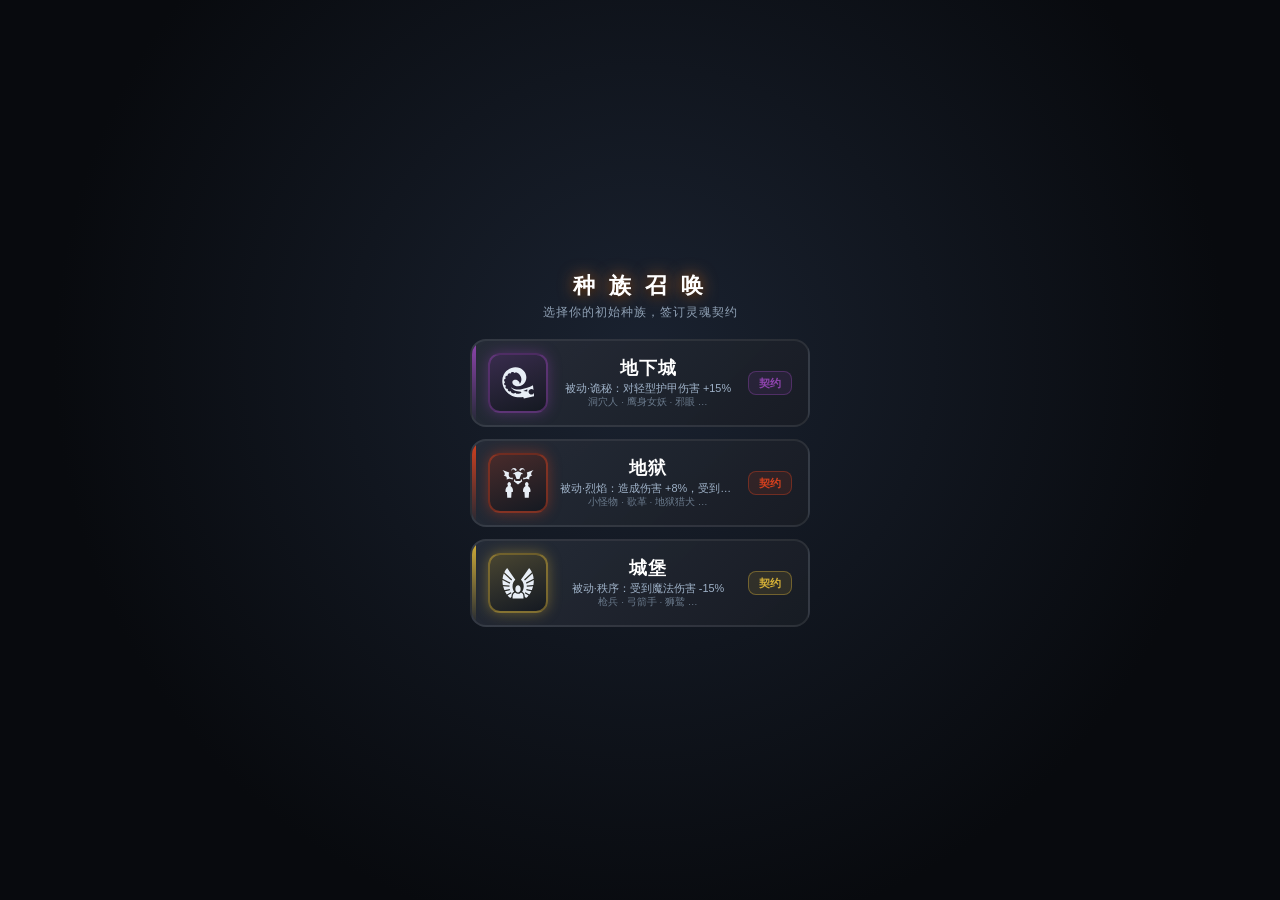
==== commit 9a821746: "Add files via upload" ====
--- a/wlyz/index.html
+++ b/wlyz/index.html
@@ -7,7 +7,7 @@
 	<style>
         #yy,.eb,body,html{position:relative}#d,body{background:0 0}#h .eb:hover,button{cursor:pointer}*{font-family:"Comic Sans MS",sans-serif;text-align:center;user-select:none;outline:0;font-size:16px;transition:all 250ms;scrollbar-width:thin;scrollbar-color:#1b1b1b transparent}:focus{outline:0}body,html{width:100%;height:100%;margin:0;overflow:hidden}html{background:#292929;line-height:1.15;-webkit-text-size-adjust:100%}body{max-width:500px;display:flex;justify-content:center;flex-direction:column;margin:0 auto}body>div{margin:1rem}h1{font-size:1.5em;margin:.5em 0 1.2em}b,strong{font-weight:bolder}button{font-family:inherit;line-height:1.15;margin:0;overflow:visible;text-transform:none}button::-moz-focus-inner{border-style:none;padding:0}.oo{height:450px;min-height:450px;max-height:450px}.fc{width:0;height:0;border-left:6px solid transparent;border-right:6px solid transparent;border-bottom:8px solid #fff;margin-top:6px;margin-right:1px;display:none}.n .bd,.n .fc,.passive-active .bd,.passive-active .fc{display:inherit;color:#777;border-bottom-color:#aaa}.n .bd,.n .fc{color:#ddd;border-bottom-color:#fff}.p{background:#222;box-shadow:0 0 4px #000;padding:1rem;border:0;color:#fff;margin-bottom:1rem}#moralityInfo,#statInfo,#trophyInfo,#unitInfo{position:absolute;right:1rem;top:1rem;width:1.75rem;height:1.75rem;display:flex;box-shadow:0 0 4px #000;background:#202020;padding:.5rem}#trophyInfo{top:4rem}#unitInfo{right:8rem;top:1rem}#statInfoContent{text-align:left}#bigPopUp #statInfoContent p{margin:0;text-align:left;border-bottom:1px solid #333;padding-bottom:5px;padding-top:5px}#moralityInfo svg,#statInfo svg,#trophyInfo svg,#unitInfo svg{fill:#7a7a7a}#unitDescription{display:flex;flex-direction:column;justify-content:center;align-items:center}#unitDescription>div,.eb{flex-direction:column;display:flex}#unitDescription>div{box-shadow:0 0 10px #222;justify-content:center;align-items:center;margin-bottom:2rem;padding-top:1rem;width:100%}.unitDescriptionRow{display:flex;margin-bottom:2rem;flex-wrap:wrap;justify-content:center;padding-bottom:1rem}#bigPopUp #unitDescription h1,#nav,.unitDescriptionRow:last-of-type{margin-bottom:0}.unitDescriptionRow>div{width:45%}#enemy .eb span,#nav a svg{margin-bottom:5px}#bigPopUp #unitDescription p{margin-top:0}.unitDescriptionIcon{fill:#fff;width:40px;display:flex}.unitDescriptionAttack,.unitDescriptionDamage,.unitDescriptionDefense,.unitDescriptionHealth,.unitDescriptionSpeed,.unitDescriptionTime{width:55px;display:flex;justify-content:flex-start;align-items:center}.unitDescriptionHealth{width:65px}.unitDescriptionSpeed{width:48px}.unitDescriptionDamage{width:85px}.unitDescriptionTime{width:64px}.unitDescriptionAttack svg,.unitDescriptionDamage svg,.unitDescriptionDefense svg,.unitDescriptionHealth svg,.unitDescriptionSpeed svg,.unitDescriptionTime svg{padding:5px 4px 5px 10px;max-width:23px}#nav{min-height:60px;display:flex}button{font-size:1.5rem;width:100%}button:hover{box-shadow:0 0 5px 2px #111}.eb{align-items:center;padding:.5rem}.eb svg{transition:none}#yy{display:flex;flex-direction:column;height:100%;max-height:600px}#h .eb.not:hover,#nav a{cursor:default}#h .eb.not .c{height:40px}#g,#ss,.c{height:100%}#h .eb.not .c svg{width:30px}#h .eb.n svg,#h .eb:hover svg{transform:scale(1.15,1.15)}#h .eb:hover svg{filter:drop-shadow(0 0 2px #eee)}#h .eb.not:hover>svg{transform:none;filter:none;fill:#aaa}#h .eb span{margin-top:5px}#ll,#stage{margin-bottom:1.5rem}.ba{position:absolute;color:#da3e3f;font-weight:700}#battle,#morality .p,#nav a,#xx{position:relative}#h .ba{top:48px}.af{opacity:.4}#enemy,#h{display:flex;justify-content:center}#enemy{margin-top:3rem;margin-bottom:2rem}#xx div svg,svg{width:40px}#h svg{fill:#fff}#enemy svg{fill:#da3f3f}#battle{display:flex;flex-direction:column}#xx{display:flex;justify-content:space-between;min-height:40px}#xx div{display:flex;align-items:center}#stage,#xx div div{flex-direction:column}#ww{margin-left:8px}#xx #ww{align-items:flex-start}#vv{margin-left:3px}#stage{display:flex;align-items:flex-start;margin-left:1rem}#a,#rr,#s{font-size:1.25rem}#rr{font-size:1.5rem;margin-top:.75rem}#b,#f,#not-generating,.bd{font-size:.75rem;color:#aaa;margin-top:3px}#nav a{text-decoration:none;color:#fff;display:flex;flex-direction:column;align-items:center;width:25%;font-size:.8rem}#nav a.k{cursor:pointer}#nav a.k:hover svg,#nav a.n svg{transform:scale(1.2,1.2)}#clear-colors:hover,#morality .p .color-soul:hover{transform:scale(1.2)}#nav a svg{fill:#fff;width:34px;padding:3px;min-height:34px}#z.k:hover,#z.n{color:#e46262}#z.k:hover svg,#z.n svg{fill:#e46262}#gg.k:hover,#gg.n{color:#81c7ff}#gg.k:hover svg,#gg.n svg{fill:#81c7ff}#aa.k:hover,#aa.n{color:#b5664a}#aa.k:hover svg,#aa.n svg{fill:#b5664a}#aa svg{width:36px;padding:2px}#ff.k:hover,#ff.n{color:#e0a656}#ff.k:hover svg,#ff.n svg{fill:#e0a656}#info.k:hover,#info.n{color:#17a2b8}#info.k:hover svg,#info.n svg{fill:#17a2b8}#morality .p{width:100%}#morality .p .color-souls{width:100%;display:flex;justify-content:space-evenly}.color-soul-notifications{position:absolute;top:3rem;opacity:0;left:2rem;display:flex;justify-content:center;align-items:center;color:#aaa}#morality .p .color-soul,#zz{display:flex;flex-direction:column}.souls-gained-notification{color:#ddd}.color-soul-notifications .color-soul-notification svg{width:24px}#skills>div,.c{width:100%}#morality .p .color-soul{transition:all 250ms;cursor:pointer}#morality .p .color-soul span{margin-top:.5rem}.bd{margin-top:7px;display:none}.redColorText{color:#d64242}.greenColorText{color:#48b138}.blueColorText{color:#5373d8}#zz{background:#a03536;box-shadow:0 0 5px 0 #a03536;color:#fff;align-items:center;min-height:50px}#q,#skills>div{flex-direction:column;display:flex}#zz:hover{background:#da3e3f;box-shadow:0 0 5px 0 #da3e3f}#zz.bc{background:#222;box-shadow:0 0 5px 0 #111}#zz.bc:hover{background:#a03536;box-shadow:0 0 5px 0 #a03536}#zz .info,.info{font-size:.75rem;color:#ddd;margin-top:3px}#q{min-height:125px}#g.done a,#t button{justify-content:space-between;height:50px}#t{display:flex;padding:0 .5rem}#t button{padding:1rem 1.5rem 1rem .75rem;margin:1rem .5rem;display:flex;align-items:center;color:#aaa;background:#1d1d1d;position:relative}#t svg,.c{position:absolute}#t svg{width:16px;border:1px solid #aaa;padding:6px;fill:#aaa;box-shadow:0 0 3px #aaa;border-radius:4px;right:.65rem}#q.done button{color:#fff;cursor:default;padding:1rem 1rem 1rem .75rem}#q.done strong{margin-right:0}#q.done svg{display:none}#g,#g a.ac,#g.done a,#g.done a div,.c{display:flex}#q.done button:hover{box-shadow:0 0 4px #000}#t button:hover{color:#fff}#t button:hover svg{fill:#fff;border-color:#fff}#t button strong{font-size:1rem;margin-right:1.75rem}#t button span{margin-right:1rem;color:#fff}.c{flex-direction:column;background:rgb(34 34 34 / 90%);justify-content:center;align-items:center;box-shadow:0 0 11px #222;text-shadow:0 0 5px #fff;padding:.25rem}#skills,#skills .c{position:relative}#g a,#skills .c{background:#1e1e1e;box-shadow:0 0 4px #000}#nav a .c svg,.c svg{width:20px;fill:#fff;filter:drop-shadow(0 0 5px #fff)}.c span{font-size:.75rem}#skills .c svg{width:50px;filter:drop-shadow(0 0 2px #fff)}#skills .c span{font-size:1.5rem;margin-top:.75rem;text-shadow:0 0 2px #fff}#g{flex-wrap:wrap;justify-content:space-between;padding:.5rem;align-content:flex-start}#g.lock{padding:1rem}#g a{margin:.5rem;flex:1 1 40%;padding:.5rem 0 .6rem;text-decoration:none;color:#aaa;max-width:calc(50% - 1rem)}#g.done a,#j,#l{padding:0}#g.done a{align-items:center;color:#fff;cursor:default}#g.done a>span{margin-left:1rem}#g.done a div{flex-direction:column;padding-left:.75rem;align-items:self-start}#g.done a div.cost{color:#888;border-left:1px solid #333;margin-right:1rem;padding-left:1rem;align-items:center}#g.done a div .skillStats{font-size:.65rem;margin-bottom:2px;color:#888}#g a.open:hover strong,#g.done a.open div{color:#fff}.skillLevelInfo{font-size:.65rem}#g a.ac{flex-direction:column}#e,.ee{display:none}#g a.ac span{font-size:.7rem;margin-top:3px}#g.done a span.buy{margin-top:.25rem;font-size:.75rem}#g a.open{cursor:pointer}#g a.open:hover{box-shadow:0 0 5px 2px #111;transform:scale(1.05,1.05)}#g a.ea,#g a:hover{transform:scale(1,1)}#pp,#qq{font-size:1.5rem;margin:.5rem 0}.ee{background:#fff;width:6px;height:6px;border-radius:100%;position:absolute;top:-6px;box-shadow:0 0 5px #fff}#nav a.dd .ee{display:block}#nav a.cc .ee{display:block;background:#4d84b9;box-shadow:0 0 5px #4d84b9}#nav a.bb .ee{display:block;background:#da3e3f;box-shadow:0 0 5px #da3e3f}#g a.ea:hover{box-shadow:0 0 4px #000;cursor:default}#g a.ea{justify-content:center}#g a.ea svg{width:30px;fill:#aaa}#g a.ea span{margin-left:.25rem;color:#aaa}#g a.ea:hover span{color:#aaa}#info-content{flex-direction:column}#info-content *{box-sizing:border-box;color:#ccc}#info-content #info-tabs{padding-top:0}#info-content textarea{width:100%;height:120px;background:#313131;resize:none;box-shadow:inset 0 0 4px #000;border:0;color:#aaa;text-align:left;padding:.5rem .75rem}#info-content #copy-save,#info-content #hard-reset-game,#info-content #load-game{width:100%;padding:.75rem;background:#191919;margin-top:.5rem;display:block;color:#ccc;text-decoration:none;box-shadow:0 0 4px #000;margin-bottom:1rem}#info-content #hard-reset-game{color:#fff;background:#a03536;box-shadow:0 0 4px #a03536}#info-content>div{width:100%;padding:1rem 2rem;overflow-y:auto}#info-content #info-tabs{overflow:inherit;justify-content:space-evenly;display:flex}#info-content #info-tabs a{box-shadow:0 0 4px #000;padding:.5rem 1rem;background:#222;color:#fff;text-decoration:none;opacity:.5;transition:all 250ms}#info-content #info-tabs a.active,#info-content #info-tabs a:hover{opacity:1;color:#4d84b9}#info-content p{text-align:left;margin-top:1.25rem;line-height:1.5}#info-content li{text-align:left;margin-top:5px}#info-content a{color:#4d84b9}#nn{position:relative;flex-direction:column}#nn>div{width:100%;padding:1rem;overflow-y:auto;box-sizing:border-box}#nn #trophy-tabs{overflow:inherit;justify-content:flex-start;display:flex;padding-top:0}#nn #trophy-tabs a{box-shadow:0 0 4px #000;padding:.5rem 1rem;background:#222;color:#fff;text-decoration:none;opacity:.5;transition:all 250ms;margin-right:1rem}#nn #trophy-tabs .tier-locked{cursor:not-allowed;padding-left:.75rem;justify-content:center;align-items:center;display:flex}#nn #trophy-tabs .tier-locked svg{width:20px;height:20px;fill:#aaa;margin-right:.25rem}#e,#l{position:absolute;height:50px;border:0;box-shadow:0 0 4px #000}#nn #trophy-tabs a.active,#nn #trophy-tabs a:hover{opacity:1;color:#4d84b9}#nn #trophy-tabs a.active.tier-locked,#nn #trophy-tabs a.tier-locked:hover{opacity:.5;color:#fff}#j li,.ae{opacity:.75}#d span,#e,#e .info,#ll{color:#aaa}#j{display:flex;flex-wrap:wrap;margin:0;list-style:none;justify-content:center}#j li{width:32px;height:32px;padding:10px;box-shadow:0 0 4px #000;background:#1f1f1f;margin:7px;cursor:pointer}#j li:hover{transform:scale(1.1,1.1)}#j li.ad:hover{opacity:1}#j li svg{filter:blur(1px)}#j li.ad svg{filter:none}#j svg{fill:#fff;width:auto}#e{flex-direction:column;top:0;width:140px;margin-left:-70px;left:50%;justify-content:center;align-items:center;margin-top:11px;background:#1f1f1f}#d,.ae{left:0}#e:hover,#ll strong{color:#fff}#e:hover{transform:scale(1.075,1.075)}#d{box-shadow:none;position:absolute;top:16px;height:42px;text-shadow:0 0 5px #aaa}#d span{margin-top:7px}#d svg{fill:#aaa;filter:drop-shadow(0 0 5px #aaa)}#mm{margin-bottom:.25rem}#ll{font-size:.8rem}#l{display:flex;top:1rem;right:1rem;width:100px;justify-content:space-around;align-items:center;background:#202020}#m,.ae{height:100%;position:absolute}#m{background:#202020;opacity:.9;width:100%}#l:hover{transform:scale(1.1,1.1)}#l:active,#l:hover,#l:link,#l:visited{color:#202020!important}#m svg{fill:#555;width:30px;margin-top:10px}#l:hover #m svg{fill:#fff;filter:drop-shadow(0 0 5px #fff)}#tt{font-size:2.3rem;margin-top:-5px}.i #y{font-size:2.2rem}.i #r{font-size:2.1rem}.i #d,.i .c{font-size:1.5rem;text-shadow:none}.i #d{top:14px}.i .c{background:rgb(34 34 34 / 95%)}.i .c span{margin-top:5px}.i .eb,.i .eb strong{font-size:2.5rem;text-shadow:0 2px 10px #000}.i .eb span{font-size:1rem}.i #j li{font-size:1.5rem}.i #j li span{filter:blur(1px);font-size:1.75rem}.i #j li.ad span{filter:none;font-size:1.75rem}.i #nav a strong{font-size:2.2rem;margin-bottom:5px;text-shadow:0 2px 10px #000}.i #g .c{font-size:5rem}.i #h .eb span{margin-top:8px}.ae{top:0;width:100%;background:#222;box-shadow:0 0 5px #222}.ad .ae{display:none}@keyframes float{0%,100%{transform:rotate(0)}25%{transform:rotate(5deg)}75%{transform:rotate(-5deg)}}.special{box-shadow:0 0 10px #999!important}#clear-colors,#player-unit-to-uprade{box-shadow:0 0 4px #000;background:#1f1f1f}.special span,.special svg{animation:float 3s linear infinite}::-webkit-scrollbar{width:7px}::-webkit-scrollbar-track{background:0 0}::-webkit-scrollbar-thumb{background:#1b1b1b;border-radius:3px;border:3px solid transparent}.o{color:#666;text-decoration:none;padding:.25rem;border:1px solid #666;display:inline-block;width:40px}.o.n{color:#fff;border-color:#fff}#bigPopUp,#jj,#popUpConfirmation{flex-direction:column;position:absolute;top:50%;left:50%;width:320px;margin-left:-160px;margin-top:-80px;padding:0;align-items:center;background:#292929;box-shadow:0 1px 5px 3px #171717}#bigPopUp{width:450px;margin-left:-225px;margin-top:-200px}#bigPopUp p,#jj p,#popUpConfirmation p{margin:1.5rem;line-height:1.75}#bigPopUp p{margin:1.25rem}#bigPopUpContent{height:310px;overflow-y:auto;max-width:100vw}#player-unit-to-uprade{width:200px;height:110px;display:flex;justify-content:center;align-items:center;margin:1.5rem auto 0;flex-direction:column;position:relative}#player-unit-to-uprade strong{font-size:2.5rem}#clear-colors{width:40px;height:40px;position:absolute;right:3rem;top:14.25rem;display:flex;justify-content:center;align-items:center;transition:all 250ms;cursor:pointer}#clear-colors svg{width:30px;margin-top:-5px}#select-unit-to-upgrade{display:flex;justify-content:space-evenly;align-items:center;margin-top:1rem;margin-bottom:1rem}#player-unit-damage-bonus{margin-top:.5rem;font-size:.8rem;display:flex;justify-content:center;align-items:center}#player-unit-damage-bonus .color-amount{display:flex;justify-content:center;align-items:center;margin:0 .25rem}#player-unit-damage-bonus.max-color #max-color,#player-unit-damage-bonus.max-color #max-color-span{display:inherit}#player-unit-damage-bonus #max-color,#player-unit-damage-bonus #max-color-span{position:absolute;transform:rotate(-45deg);color:#ddd;filter:drop-shadow(0 0 5px #000) contrast(.5) brightness(1.5);display:none}#player-unit-damage-bonus #max-color{top:0;font-size:1.75rem;left:-1rem}#player-unit-damage-bonus #max-color-span{top:1.5rem;font-size:.8rem;left:.5rem}#player-unit-damage-bonus .color-amount svg{width:1.5rem;margin-right:.25rem}#select-unit-to-upgrade .upgradable-unit{display:flex;flex-direction:column;transition:all 250ms;cursor:pointer}#select-unit-to-upgrade .upgradable-unit strong{display:flex;flex-direction:column;transition:all 250ms;cursor:pointer;font-size:2rem}#select-unit-to-upgrade .upgradable-unit:hover{transform:scale(1.2)}#select-unit-to-upgrade .upgradable-unit .be{margin-top:.5rem}#bigPopUp button,#jj button,#popUpConfirmation button{width:auto;padding:.5rem 1rem;background:#444;outline:0;border:0;color:#fff;box-shadow:0 0 5px #111;margin-bottom:1.5rem;font-size:.8rem}@media (max-width:500px){body{justify-content:flex-end}#yy{margin:0 0 1.75rem}}@media (max-width:460px){#e .info,.skillLevelInfo{display:none}#e{width:80px;margin-left:-40px;height:40px;margin-top:17px}}@media (max-width:380px){#u,#v{display:none}.done #u,.done #v{display:inherit}#g.done a div.cost{padding-left:.5rem;margin-right:.5rem}}
     </style>
-	<link rel="stylesheet" href="app.min.css?v=1">
+	<link rel="stylesheet" href="./app.min.css?v=1">
 	<style>html.soul-skip-loading #loading-screen{display:none!important}</style>
 	<script>(function(){try{if(localStorage.getItem("soulSkipLoading")==="1"){localStorage.removeItem("soulSkipLoading");document.documentElement.className+=" soul-skip-loading";}}catch(e){}})();</script>
 
@@ -329,7 +329,7 @@
 		</div>
 	</div>
 	<script>window.__loadErrors=[];window.addEventListener("error",function(e){window.__loadErrors.push(String(e.message)+" @"+(e.filename||"").split("/").pop()+":"+e.lineno+":"+e.colno)});</script>
-	<script src="app.min.js?v=1"></script>
+	<script src="./app.min.js?v=1"></script>
 </body>
 
 </html>
